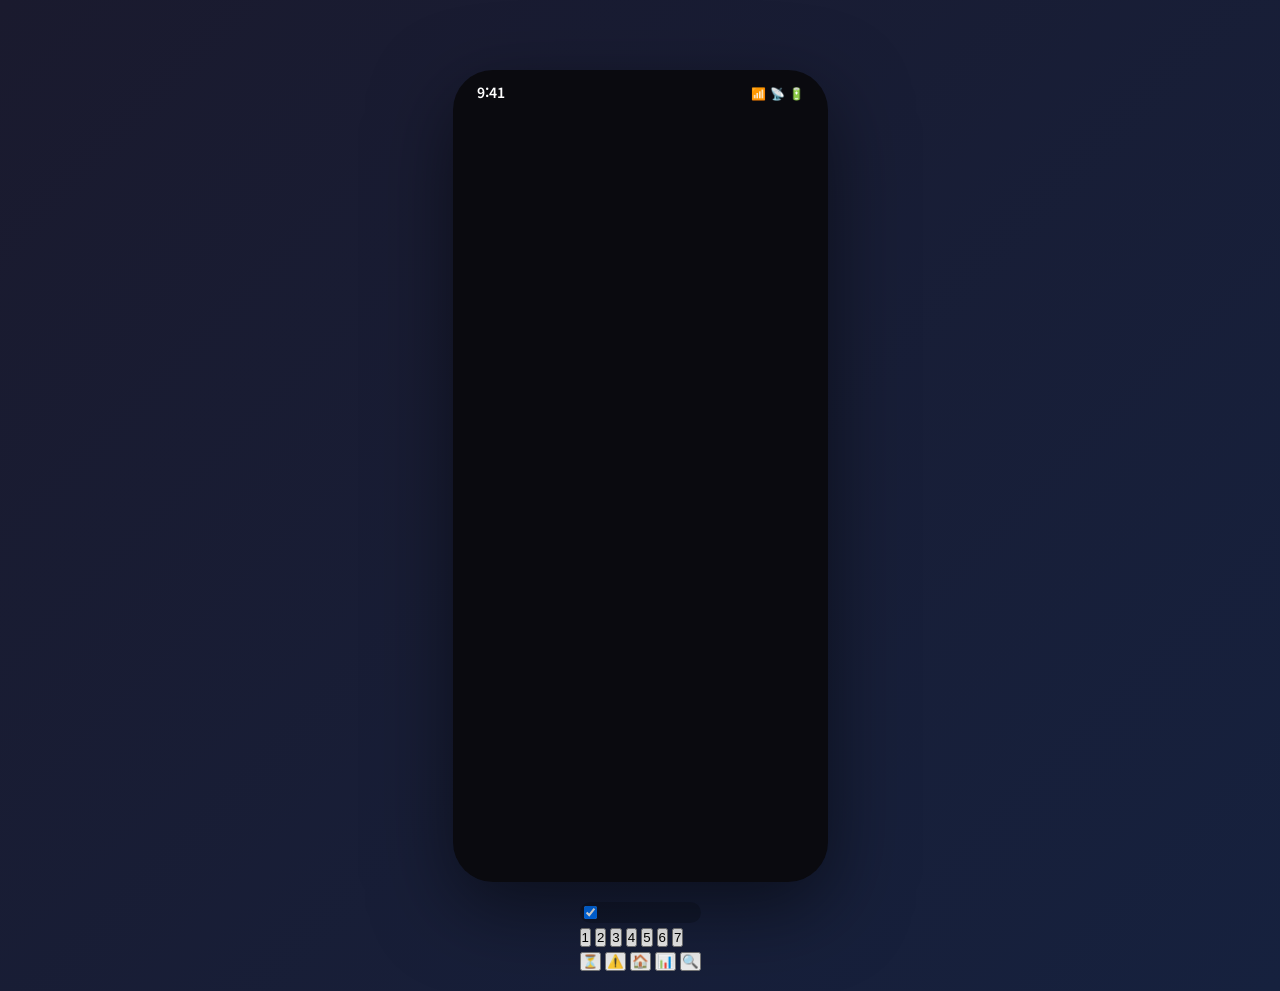
==== TEST/prototype_v3/index.html @ f1d9cc83 "V3 리팩토링 (CSS/JS 모듈화)  - CSS 색상을 변수로 통합하여 다크/라이트 모드 관리 단순화  - CSS 구조 값(radius 등) 변수화로 일관성 확보  - JS 파일" ====
<!DOCTYPE html>
<html lang="ko" data-theme="sage">

<head>
    <meta charset="UTF-8">
    <meta name="viewport" content="width=device-width, initial-scale=1.0">
    <title>Stock-Keeper UI Prototype V3</title>
    <link href="https://fonts.googleapis.com/css2?family=Noto+Sans+KR:wght@400;500;600;700&display=swap"
        rel="stylesheet">
    <!-- CSS Modules -->
    <link rel="stylesheet" href="css/variables.css">
    <link rel="stylesheet" href="css/base.css">
    <link rel="stylesheet" href="css/components.css">

    <!-- Screen Styles -->
    <link rel="stylesheet" href="css/screens/login.css">
    <link rel="stylesheet" href="css/screens/profile.css">
    <link rel="stylesheet" href="css/screens/home.css">
    <link rel="stylesheet" href="css/screens/detail.css">
    <link rel="stylesheet" href="css/screens/search.css">
    <link rel="stylesheet" href="css/screens/rebalance.css">
    <link rel="stylesheet" href="css/screens/settings.css">

    <!-- Global Utilities & Overrides -->
    <link rel="stylesheet" href="css/light-mode.css">
    <link rel="stylesheet" href="css/utilities.css">
</head>

<body>


    <div class="phone-frame">
        <div class="status-bar">
            <span class="time">9:41</span>
            <div class="status-icons">
                <span>📶</span>
                <span>📡</span>
                <span>🔋</span>
            </div>
        </div>

        <!-- 화면들이 동적으로 로드됨 -->
        <div id="screen-container"></div>

        <!-- 모달들이 동적으로 로드됨 -->
        <div id="modal-container"></div>
    </div>

    <!-- 통합 제어 패널 (우측) -->
    <div class="control-panel-right">
        <!-- 테마 토글 -->
        <div class="control-theme-row">
            <label class="mode-toggle">
                <input type="checkbox" id="mode-toggle-input" checked>
                <span class="mode-toggle-slider"></span>
            </label>
        </div>

        <div class="control-columns">
            <!-- 내비게이션 컬럼 -->
            <div class="nav-column">
                <button class="nav-btn-vertical active" data-screen="screen-login" data-title="로그인 화면">1</button>
                <button class="nav-btn-vertical" data-screen="screen-profile" data-title="프로필 화면">2</button>
                <button class="nav-btn-vertical" data-screen="screen-home" data-title="홈 화면">3</button>
                <button class="nav-btn-vertical" data-screen="screen-detail" data-title="상세 화면">4</button>
                <button class="nav-btn-vertical" data-screen="screen-search" data-title="검색 화면">5</button>
                <button class="nav-btn-vertical" data-screen="screen-rebalance" data-title="리밸런싱 화면">6</button>
                <button class="nav-btn-vertical" data-screen="screen-settings" data-title="설정 화면">7</button>
            </div>

            <!-- 상태 버튼 컬럼 -->
            <div class="state-column">
                <!-- 홈 화면 상태 -->
                <button class="state-btn" data-for-screens="screen-home" onclick="toggleLoadingState(this)"
                    data-title="로딩 상태">⏳</button>
                <button class="state-btn" data-for-screens="screen-home" onclick="toggleErrorState(this)"
                    data-title="에러 상태">⚠️</button>
                <button class="state-btn" data-for-screens="screen-home" onclick="toggleEmptyState('home', this)"
                    data-title="홈 Empty">🏠</button>

                <!-- 상세 화면 상태 -->
                <button class="state-btn" data-for-screens="screen-detail" onclick="toggleEmptyState('detail', this)"
                    data-title="상세 Empty">📊</button>

                <!-- 검색 화면 상태 -->
                <button class="state-btn" data-for-screens="screen-search" onclick="toggleEmptyState('search', this)"
                    data-title="검색 No Result">🔍</button>
            </div>
        </div>
    </div>

    <!-- JS Modules (order matters) -->
    <script src="js/utils.js"></script>
    <script src="js/theme.js"></script>
    <script src="js/state.js"></script>
    <script src="js/navigation.js"></script>
    <script src="js/app.js"></script>
</body>

</html>
---- TEST/prototype_v3/css/variables.css ----
/* =============================================
   CSS VARIABLES
   ============================================= */
:root {
    /* Primary Colors - Forest Green */
    --primary: #38a169;
    --primary-dark: #2f855a;
    --primary-rgb: 56, 161, 105;
    --gradient-primary: linear-gradient(135deg, #38a169, #48bb78);
    --gradient-primary-light: linear-gradient(135deg, rgba(56, 161, 105, 0.2), rgba(72, 187, 120, 0.2));

    /* Semantic Colors - Korean Market Style (상승:빨강, 하락:파랑) */
    --success: #E53E3E;
    --success-bg: rgba(229, 62, 62, 0.2);
    --error: #3182CE;
    --error-bg: rgba(49, 130, 206, 0.2);
    --warning: #FFB74D;
    --warning-bg: rgba(255, 183, 77, 0.2);

    /* Chart Colors (Green → Light Gray) */
    --chart-c1: #38a169;
    --chart-c2: #68b88a;
    --chart-c3: #98cfab;
    --chart-c4: #c8e6cd;
    --chart-c5: #e8e8e8;

    /* =============================================
       THEME COLORS (Dark Mode - Default)
       ============================================= */

    /* Backgrounds */
    --bg-body: linear-gradient(135deg, #1a1a2e 0%, #16213e 100%);
    --bg-screen: linear-gradient(180deg, #0f0f1a 0%, #1a1a2e 100%);
    --bg-card: rgba(255, 255, 255, 0.08);
    --bg-card-solid: #0a0a0f;
    --bg-card-hover: rgba(255, 255, 255, 0.12);
    --bg-surface: rgba(255, 255, 255, 0.05);
    --bg-surface-hover: rgba(255, 255, 255, 0.1);
    --bg-input: rgba(255, 255, 255, 0.05);
    --bg-input-focus: rgba(var(--primary-rgb), 0.1);
    --bg-header: rgba(15, 15, 26, 0.98);
    --bg-modal: #1a1a2e;
    --bg-overlay: rgba(0, 0, 0, 0.7);

    /* Text Colors */
    --text-primary: #ffffff;
    --text-secondary: rgba(255, 255, 255, 0.6);
    --text-tertiary: rgba(255, 255, 255, 0.4);
    --text-disabled: rgba(255, 255, 255, 0.3);
    --text-inverse: #333333;

    /* Border Colors */
    --border-color: rgba(255, 255, 255, 0.1);
    --border-hover: rgba(255, 255, 255, 0.2);
    --border-focus: var(--primary);

    /* Shadow */
    --shadow-card: 0 4px 20px rgba(0, 0, 0, 0.3);
    --shadow-modal: 0 25px 80px rgba(0, 0, 0, 0.5);

    /* Border Radius */
    --radius-sm: 8px;
    --radius-md: 12px;
    --radius-lg: 16px;
    --radius-xl: 24px;
    --radius-pill: 9999px;
}

/* =============================================
   LIGHT MODE OVERRIDES
   ============================================= */
[data-mode="light"] {
    /* Backgrounds */
    --bg-body: linear-gradient(135deg, #f8f9fa 0%, #e9ecef 100%);
    --bg-screen: linear-gradient(180deg, #ffffff 0%, #f5f5f5 100%);
    --bg-card: #ffffff;
    --bg-card-solid: #ffffff;
    --bg-card-hover: #f5f5f5;
    --bg-surface: #f5f5f5;
    --bg-surface-hover: rgba(0, 0, 0, 0.08);
    --bg-input: #f5f5f5;
    --bg-input-focus: #ffffff;
    --bg-header: rgba(255, 255, 255, 0.95);
    --bg-modal: #ffffff;
    --bg-overlay: rgba(0, 0, 0, 0.5);

    /* Text Colors */
    --text-primary: #212121;
    --text-secondary: #757575;
    --text-tertiary: rgba(0, 0, 0, 0.4);
    --text-disabled: #bdbdbd;
    --text-inverse: #ffffff;

    /* Border Colors */
    --border-color: rgba(0, 0, 0, 0.1);
    --border-hover: rgba(0, 0, 0, 0.15);
    --border-focus: var(--primary);

    /* Shadow */
    --shadow-card: 0 4px 20px rgba(0, 0, 0, 0.1);
    --shadow-modal: 0 25px 80px rgba(0, 0, 0, 0.15);
}
---- TEST/prototype_v3/css/base.css ----
/* =============================================
   BASE STYLES
   ============================================= */
* {
    margin: 0;
    padding: 0;
    box-sizing: border-box;
}

body {
    font-family: 'Noto Sans KR', -apple-system, BlinkMacSystemFont, sans-serif;
    /* Fixed dark background - does not change with theme */
    background: linear-gradient(135deg, #1a1a2e 0%, #16213e 100%);
    min-height: 100vh;
    display: flex;
    flex-direction: column;
    align-items: center;
    justify-content: flex-start;
    padding: 20px;
    gap: 20px;
}

/* =============================================
   THEME CONTROLLER
   ============================================= */
.theme-controller {
    /* Fixed dark style - does not change with theme */
    background: rgba(255, 255, 255, 0.08);
    padding: 12px 20px;
    border-radius: 16px;
    display: flex;
    gap: 16px;
    align-items: center;
    border: 1px solid rgba(255, 255, 255, 0.1);
    flex-wrap: wrap;
    justify-content: center;
}

.theme-controller-label {
    color: rgba(255, 255, 255, 0.6);
    font-size: 12px;
    font-weight: 500;
    text-transform: uppercase;
    letter-spacing: 1px;
}

.theme-buttons {
    display: flex;
    gap: 6px;
}

.theme-btn {
    padding: 8px 14px;
    background: rgba(255, 255, 255, 0.05);
    border: 1px solid rgba(255, 255, 255, 0.1);
    border-radius: 12px;
    color: rgba(255, 255, 255, 0.7);
    font-size: 12px;
    font-weight: 500;
    cursor: pointer;
    transition: all 0.2s;
    display: flex;
    align-items: center;
    gap: 6px;
}

.theme-btn:hover {
    background: rgba(255, 255, 255, 0.1);
    border-color: rgba(255, 255, 255, 0.2);
}

.theme-btn.active {
    background: var(--gradient-primary);
    border-color: transparent;
    color: #fff;
}

.theme-btn .color-dot {
    width: 10px;
    height: 10px;
    border-radius: 50%;
    border: 1px solid rgba(255, 255, 255, 0.3);
}

/* Mode Toggle Buttons */
.mode-toggle {
    display: flex;
    gap: 4px;
    background: rgba(0, 0, 0, 0.2);
    padding: 4px;
    border-radius: 12px;
}

.mode-btn {
    padding: 6px 12px;
    background: transparent;
    border: none;
    border-radius: 8px;
    color: rgba(255, 255, 255, 0.6);
    font-size: 12px;
    cursor: pointer;
    transition: all 0.2s;
}

.mode-btn.active {
    background: rgba(255, 255, 255, 0.15);
    color: #fff;
}

/* =============================================
   PHONE FRAME
   ============================================= */
.phone-frame {
    margin-top: 50px;
    width: 375px;
    height: 812px;
    background: var(--bg-card-solid);
    border-radius: 40px;
    overflow: hidden;
    position: relative;
    box-shadow: var(--shadow-modal);
}

/* Status Bar */
.status-bar {
    height: 44px;
    background: transparent;
    display: flex;
    justify-content: space-between;
    align-items: center;
    padding: 0 24px;
    position: absolute;
    top: 0;
    left: 0;
    right: 0;
    z-index: 100;
    color: var(--text-primary);
    font-size: 14px;
    font-weight: 600;
}

.status-icons {
    display: flex;
    gap: 4px;
    font-size: 12px;
}

/* =============================================
   SCREEN STYLES
   ============================================= */
/* Container for dynamic screens - Critical for layout inheritance */
#screen-container {
    position: absolute;
    top: 0;
    left: 0;
    width: 100%;
    height: 100%;
    z-index: 1;
    /* Below status bar (100) and headers (50) */
}

.screen {
    display: none;
    flex-direction: column;
    position: absolute;
    top: 44px;
    /* Start below status bar */
    left: 0;
    width: 100%;
    height: calc(100% - 44px);
    /* Full height minus status bar */
    background: var(--bg-screen);
    /* NO overflow here - handled by .screen-body */
}

.screen.active {
    display: flex;
}

/* Scrollable content area */
.screen-body {
    flex: 1;
    overflow-y: auto;
    overflow-x: hidden;
    -webkit-overflow-scrolling: touch;
    /* Smooth scroll for iOS */
}

/* Fixed footer for action buttons (e.g., "시작하기") */
.screen-footer {
    flex-shrink: 0;
    padding: 16px 20px 24px;
    background: transparent;
}

/* FAB - positioned relative to .screen, outside .screen-body */
.fab {
    position: absolute;
    bottom: 24px;
    right: 24px;
    width: 56px;
    height: 56px;
    z-index: 50;
}

@keyframes fadeIn {
    from {
        opacity: 0;
        transform: translateX(10px);
    }

    to {
        opacity: 1;
        transform: translateX(0);
    }
}

/* =============================================
   HEADER (Sticky)
   ============================================= */
.header {
    position: sticky;
    top: 0;
    z-index: 50;
    display: flex;
    align-items: center;
    justify-content: space-between;
    padding: 12px 20px;
    background: var(--bg-header);
    border-bottom: 1px solid var(--border-color);
    min-height: 56px;
}

.header h2 {
    color: var(--text-primary);
    font-size: 18px;
    font-weight: 600;
}

.back-btn {
    background: none;
    border: none;
    color: var(--primary);
    font-size: 24px;
    cursor: pointer;
    width: 40px;
    height: 40px;
    display: flex;
    align-items: center;
    justify-content: center;
    border-radius: var(--radius-md);
    transition: background 0.2s;
}

.back-btn:hover {
    background: rgba(var(--primary-rgb), 0.1);
}

.icon-btn {
    background: none;
    border: none;
    font-size: 20px;
    cursor: pointer;
    width: 40px;
    height: 40px;
    display: flex;
    align-items: center;
    justify-content: center;
    border-radius: var(--radius-md);
    transition: all 0.2s;
}

.icon-btn:hover {
    background: var(--bg-surface-hover);
    transform: scale(1.05);
}

.header-spacer {
    width: 40px;
}
---- TEST/prototype_v3/css/components.css ----
/* =============================================
   COMPONENTS
   ============================================= */

/* Form Group */
.form-group {
    margin-bottom: 24px;
}

.form-group label {
    display: block;
    color: var(--text-secondary);
    font-size: 14px;
    font-weight: 500;
    margin-bottom: 8px;
}

.optional {
    color: var(--text-tertiary);
    font-weight: 400;
}

.form-group input[type="text"],
.form-group input[type="number"],
.form-group textarea {
    width: 100%;
    padding: 16px;
    background: var(--bg-input);
    border: 1px solid var(--border-color);
    border-radius: var(--radius-md);
    color: var(--text-primary);
    font-size: 16px;
    font-family: inherit;
    transition: all 0.2s;
}

.form-group input:focus,
.form-group textarea:focus {
    outline: none;
    border-color: var(--border-focus);
    background: var(--bg-input-focus);
}

.form-group textarea {
    resize: none;
    height: 80px;
}

.input-hint {
    display: block;
    margin-top: 6px;
    font-size: 12px;
    color: var(--text-tertiary);
}

/* Chips */
.chip-group {
    display: flex;
    gap: 10px;
}

.chip {
    padding: 10px 18px;
    background: var(--bg-surface);
    border: 1px solid var(--border-color);
    border-radius: var(--radius-pill);
    color: var(--text-secondary);
    font-size: 14px;
    cursor: pointer;
    transition: all 0.2s;
}

.chip:hover {
    background: rgba(var(--primary-rgb), 0.1);
    border-color: rgba(var(--primary-rgb), 0.3);
}

.chip.selected {
    background: var(--gradient-primary);
    border-color: transparent;
    color: var(--text-inverse);
}

/* Primary Button */
.primary-btn {
    width: 100%;
    padding: 16px;
    background: var(--gradient-primary);
    border: none;
    border-radius: var(--radius-lg);
    color: var(--text-inverse);
    font-size: 16px;
    font-weight: 600;
    cursor: pointer;
    margin-top: auto;
    transition: all 0.2s;
    box-shadow: 0 4px 20px rgba(var(--primary-rgb), 0.4);
}

.primary-btn:hover {
    transform: translateY(-2px);
    box-shadow: 0 6px 30px rgba(var(--primary-rgb), 0.5);
}

.primary-btn:active {
    transform: scale(0.98);
}

/* Color Utilities */
.positive {
    color: var(--success);
}

.negative {
    color: var(--error);
}

/* FAB (Floating Action Button) */
.fab {
    position: absolute;
    bottom: 24px;
    right: 24px;
    width: 56px;
    height: 56px;
    background: var(--gradient-primary);
    border: none;
    border-radius: var(--radius-lg);
    color: var(--text-inverse);
    font-size: 28px;
    cursor: pointer;
    box-shadow: 0 6px 30px rgba(var(--primary-rgb), 0.5);
    transition: all 0.2s;
    display: flex;
    align-items: center;
    justify-content: center;
}

.fab:hover {
    transform: scale(1.1) rotate(90deg);
}

/* Toggle Switch */
.toggle {
    position: relative;
    width: 50px;
    height: 28px;
}

.toggle input {
    opacity: 0;
    width: 0;
    height: 0;
}

.toggle-slider {
    position: absolute;
    cursor: pointer;
    top: 0;
    left: 0;
    right: 0;
    bottom: 0;
    background: var(--border-hover);
    border-radius: 14px;
    transition: 0.3s;
}

.toggle-slider:before {
    position: absolute;
    content: "";
    height: 22px;
    width: 22px;
    left: 3px;
    bottom: 3px;
    background: white;
    border-radius: 50%;
    transition: 0.3s;
}

.toggle input:checked+.toggle-slider {
    background: var(--gradient-primary);
}

.toggle input:checked+.toggle-slider:before {
    transform: translateX(22px);
}

/* =============================================
   MODALS
   ============================================= */
.modal {
    display: none;
    position: absolute;
    top: 0;
    left: 0;
    right: 0;
    bottom: 0;
    background: rgba(0, 0, 0, 0.7);
    z-index: 200;
    align-items: flex-end;
    animation: fadeIn 0.2s ease;
}

.modal.active {
    display: flex;
}

.modal-content {
    width: 100%;
    background: var(--bg-modal);
    border-radius: var(--radius-xl) var(--radius-xl) 0 0;
    animation: slideUp 0.3s ease;
}

@keyframes slideUp {
    from {
        transform: translateY(100%);
    }

    to {
        transform: translateY(0);
    }
}

.modal-header {
    display: flex;
    justify-content: space-between;
    align-items: center;
    padding: 20px 20px 16px;
    border-bottom: 1px solid var(--border-color);
}

.modal-header h3 {
    color: var(--text-primary);
    font-size: 18px;
    font-weight: 600;
}

.modal-close {
    background: none;
    border: none;
    color: var(--text-tertiary);
    font-size: 28px;
    cursor: pointer;
    width: 40px;
    height: 40px;
    display: flex;
    align-items: center;
    justify-content: center;
}

.modal-body {
    padding: 20px;
}

.modal-description {
    color: var(--text-secondary);
    font-size: 14px;
    margin-bottom: 20px;
}

.stock-modal-price {
    display: flex;
    align-items: center;
    gap: 12px;
    margin-bottom: 24px;
}

.current-price {
    font-size: 28px;
    font-weight: 700;
    color: var(--text-primary);
}

.price-change {
    font-size: 16px;
    font-weight: 600;
}

.number-input {
    display: flex;
    align-items: center;
    gap: 12px;
}

.number-input input {
    width: 100px;
    text-align: center;
    font-size: 20px;
    font-weight: 600;
    color: var(--text-primary);
    background: transparent;
    border: none;
    padding: 4px;
}

.num-btn {
    width: 44px;
    height: 44px;
    background: var(--bg-surface-hover);
    border: none;
    border-radius: var(--radius-md);
    color: var(--text-primary);
    font-size: 24px;
    cursor: pointer;
    transition: all 0.2s;
}

.num-btn:hover {
    background: rgba(var(--primary-rgb), 0.3);
}

.estimated {
    display: block;
    margin-top: 8px;
    color: var(--text-tertiary);
    font-size: 14px;
}

.slider-container {
    display: flex;
    align-items: center;
    gap: 16px;
}

.ratio-slider {
    flex: 1;
    height: 6px;
    -webkit-appearance: none;
    background: var(--border-color);
    border-radius: 3px;
    outline: none;
}

.ratio-slider::-webkit-slider-thumb {
    -webkit-appearance: none;
    width: 20px;
    height: 20px;
    background: var(--gradient-primary);
    border-radius: 50%;
    cursor: pointer;
    box-shadow: 0 2px 10px rgba(var(--primary-rgb), 0.5);
}

.slider-value {
    color: var(--primary);
    font-size: 18px;
    font-weight: 600;
    min-width: 50px;
}

.threshold-options {
    display: flex;
    flex-direction: column;
    gap: 10px;
}

.radio-option {
    display: flex;
    align-items: center;
    gap: 14px;
    padding: 16px;
    background: var(--bg-surface);
    border: 1px solid var(--border-color);
    border-radius: var(--radius-md);
    cursor: pointer;
    transition: all 0.2s;
}

.radio-option:hover,
.radio-option.selected {
    background: rgba(var(--primary-rgb), 0.1);
    border-color: rgba(var(--primary-rgb), 0.3);
}

.radio-option input {
    display: none;
}

.radio-label {
    color: var(--text-primary);
    font-size: 16px;
    font-weight: 600;
}

.radio-desc {
    color: var(--text-tertiary);
    font-size: 13px;
    margin-left: auto;
}

.modal-footer {
    display: flex;
    gap: 12px;
    padding: 16px 20px 32px;
}

.modal-btn {
    flex: 1;
    padding: 16px;
    border: none;
    border-radius: var(--radius-lg);
    font-size: 16px;
    font-weight: 600;
    cursor: pointer;
    transition: all 0.2s;
}

.modal-btn.secondary {
    background: var(--bg-surface-hover);
    color: var(--text-primary);
}

.modal-btn.primary {
    background: var(--gradient-primary);
    color: var(--text-inverse);
}

.modal-btn.full-width {
    flex: unset;
    width: 100%;
}

.color-picker {
    display: flex;
    gap: 12px;
}

.color-option {
    width: 44px;
    height: 44px;
    border-radius: var(--radius-md);
    cursor: pointer;
    border: 2px solid transparent;
    transition: all 0.2s;
}

.color-option:hover {
    transform: scale(1.1);
}

/* =============================================
   STATES (Empty, Loading, Error)
   ============================================= */
.empty-state,
.error-state,
.loading-state {
    display: flex;
    flex-direction: column;
    align-items: center;
    justify-content: center;
    padding: 60px 20px;
    height: 100%;
    text-align: center;
    animation: fadeIn 0.3s ease;
}

.empty-icon,
.error-icon {
    font-size: 64px;
    margin-bottom: 24px;
    opacity: 0.8;
}

.empty-title,
.error-title {
    font-size: 20px;
    font-weight: 700;
    color: var(--text-primary);
    margin-bottom: 8px;
}

.empty-desc {
    font-size: 15px;
    color: var(--text-tertiary);
    margin-bottom: 32px;
}

.empty-btn,
.error-btn {
    padding: 12px 24px;
    background: var(--bg-surface-hover);
    border: 1px solid var(--border-hover);
    border-radius: var(--radius-md);
    color: var(--text-primary);
    font-size: 14px;
    font-weight: 600;
    cursor: pointer;
    transition: all 0.2s;
}

.empty-btn:hover,
.error-btn:hover {
    background: var(--bg-card-hover);
    transform: translateY(-2px);
}

/* Specific Adjustments */
.search-empty {
    padding-top: 120px;
    justify-content: flex-start;
}

.detail-empty {
    padding: 40px 20px;
    justify-content: center;
}

/* Loading State - Skeleton */
.skeleton-card {
    width: 100%;
    height: 120px;
    background: var(--bg-surface);
    border-radius: var(--radius-lg);
    margin-bottom: 16px;
    position: relative;
    overflow: hidden;
}

.skeleton-card::after {
    content: "";
    position: absolute;
    top: 0;
    left: 0;
    right: 0;
    bottom: 0;
    background: linear-gradient(90deg, transparent, var(--bg-surface), transparent);
    animation: shimmer 1.5s infinite;
}

@keyframes shimmer {
    0% {
        transform: translateX(-100%);
    }

    100% {
        transform: translateX(100%);
    }
}
---- TEST/prototype_v3/css/screens/login.css ----
/* =============================================
   SCREEN: LOGIN
   ============================================= */
/* .login-container replaces flex:1 with min-height: 100% to allow scrolling */
.login-container {
    min-height: 100%;
    display: flex;
    flex-direction: column;
    align-items: center;
    justify-content: space-between;
    padding: 40px 24px 24px;
    background: var(--bg-screen);
}

.logo-section {
    text-align: center;
    margin-top: 40px;
}

.app-logo {
    width: 100px;
    height: 100px;
    background: var(--gradient-primary);
    border-radius: 28px;
    display: flex;
    align-items: center;
    justify-content: center;
    margin: 0 auto 20px;
    box-shadow:
        0 10px 40px rgba(var(--primary-rgb), 0.4),
        0 0 60px rgba(var(--primary-rgb), 0.2);
    animation: logoGlow 3s ease-in-out infinite alternate;
}

@keyframes logoGlow {
    from {
        box-shadow: 0 10px 40px rgba(var(--primary-rgb), 0.4), 0 0 60px rgba(var(--primary-rgb), 0.2);
    }

    to {
        box-shadow: 0 10px 50px rgba(var(--primary-rgb), 0.6), 0 0 80px rgba(var(--primary-rgb), 0.3);
    }
}

.logo-icon {
    font-size: 48px;
}

.app-name {
    color: var(--text-primary);
    font-size: 36px;
    font-weight: 700;
    letter-spacing: -1px;
    background: linear-gradient(135deg, var(--text-primary) 0%, rgba(var(--primary-rgb), 0.7) 100%);
    -webkit-background-clip: text;
    -webkit-text-fill-color: transparent;
    background-clip: text;
}

.app-tagline {
    color: var(--text-tertiary);
    font-size: 15px;
    margin-top: 8px;
}

.login-content {
    width: 100%;
}

.feature-highlights {
    display: flex;
    justify-content: center;
    gap: 24px;
    margin-bottom: 40px;
}

.feature-item {
    display: flex;
    flex-direction: column;
    align-items: center;
    gap: 8px;
    color: var(--text-secondary);
    font-size: 12px;
}

.feature-icon {
    font-size: 24px;
    background: rgba(var(--primary-rgb), 0.15);
    padding: 12px;
    border-radius: var(--radius-lg);
}

.google-login-btn {
    width: 100%;
    padding: 16px;
    background: #fff;
    border: none;
    border-radius: var(--radius-lg);
    display: flex;
    align-items: center;
    justify-content: center;
    gap: 12px;
    font-size: 16px;
    font-weight: 600;
    color: var(--text-inverse);
    cursor: pointer;
    transition: all 0.2s;
    box-shadow: var(--shadow-card);
}

.google-login-btn:hover {
    transform: translateY(-2px);
    box-shadow: 0 6px 25px rgba(0, 0, 0, 0.4);
}

.google-login-btn:active {
    transform: scale(0.98);
}

.google-icon {
    width: 20px;
    height: 20px;
}

.login-hint {
    text-align: center;
    margin-top: 16px;
    color: var(--text-tertiary);
    font-size: 14px;
}

.login-hint a {
    color: var(--primary);
    text-decoration: none;
}

.login-footer {
    text-align: center;
}

.terms {
    color: var(--text-tertiary);
    font-size: 11px;
    line-height: 1.6;
}

.terms a {
    color: var(--text-secondary);
    text-decoration: underline;
}
---- TEST/prototype_v3/css/screens/profile.css ----
/* =============================================
   SCREEN: PROFILE
   ============================================= */
.profile-container {
    min-height: 100%;
    padding: 24px;
    display: flex;
    flex-direction: column;
}

.profile-photo-section {
    display: flex;
    justify-content: center;
    margin-bottom: 32px;
}

.profile-photo-placeholder {
    width: 120px;
    height: 120px;
    border: 2px dashed rgba(var(--primary-rgb), 0.5);
    border-radius: 50%;
    display: flex;
    flex-direction: column;
    align-items: center;
    justify-content: center;
    gap: 8px;
    color: var(--text-tertiary);
    cursor: pointer;
    transition: all 0.2s;
    background: rgba(var(--primary-rgb), 0.05);
}

.profile-photo-placeholder:hover {
    border-color: var(--primary);
    background: rgba(var(--primary-rgb), 0.1);
}

.photo-icon {
    font-size: 32px;
}

.photo-label {
    font-size: 12px;
}
---- TEST/prototype_v3/css/screens/home.css ----
/* =============================================
   SCREEN: HOME
   ============================================= */
.home-header {
    padding: 16px 20px;
}

.user-greeting {
    display: flex;
    align-items: center;
    gap: 12px;
}

.user-avatar {
    width: 44px;
    height: 44px;
    background: var(--gradient-primary);
    border-radius: var(--radius-lg);
    display: flex;
    align-items: center;
    justify-content: center;
    color: var(--text-inverse);
    font-weight: 700;
    font-size: 18px;
}

.greeting-text {
    display: flex;
    flex-direction: column;
}

.greeting {
    font-size: 13px;
    color: var(--text-tertiary);
}

.username {
    font-size: 16px;
    color: var(--text-primary);
    font-weight: 600;
}

.home-summary {
    padding: 0 20px;
    margin-bottom: 24px;
}

.summary-card {
    background: var(--gradient-primary-light);
    border: 1px solid rgba(var(--primary-rgb), 0.3);
    border-radius: var(--radius-xl);
    padding: 24px;
    text-align: center;
}

.summary-label {
    display: block;
    color: var(--text-secondary);
    font-size: 14px;
    margin-bottom: 8px;
}

.summary-value {
    display: block;
    color: var(--text-primary);
    font-size: 32px;
    font-weight: 700;
    letter-spacing: -1px;
}

.summary-change {
    display: flex;
    justify-content: center;
    gap: 8px;
    margin-top: 12px;
    font-size: 14px;
    font-weight: 500;
}

.summary-change.positive {
    color: var(--success);
}

.summary-change.negative {
    color: var(--error);
}

.portfolio-section {
    flex: 1;
    padding: 0 20px;
}

.section-header {
    display: flex;
    justify-content: space-between;
    align-items: center;
    margin-bottom: 16px;
}

.section-header h3 {
    color: var(--text-primary);
    font-size: 18px;
    font-weight: 600;
}

.portfolio-count,
.stock-count {
    color: var(--text-tertiary);
    font-size: 14px;
}

.portfolio-list {
    display: flex;
    flex-direction: column;
    gap: 12px;
    padding-bottom: 100px;
}

.portfolio-card {
    background: var(--bg-surface);
    border: 1px solid var(--border-color);
    border-radius: var(--radius-lg);
    padding: 16px;
    cursor: pointer;
    transition: all 0.2s;
    position: relative;
}

.portfolio-card:hover {
    background: var(--bg-surface-hover);
    border-color: var(--border-hover);
    transform: translateY(-2px);
}

.portfolio-card-header {
    display: flex;
    align-items: center;
    gap: 12px;
    margin-bottom: 12px;
}

.portfolio-color {
    width: 44px;
    height: 44px;
    border-radius: var(--radius-md);
}

.portfolio-info {
    flex: 1;
}

.portfolio-info h4 {
    color: var(--text-primary);
    font-size: 16px;
    font-weight: 600;
    margin-bottom: 2px;
}

.portfolio-stocks {
    color: var(--text-tertiary);
    font-size: 13px;
}

.portfolio-arrow {
    color: var(--text-disabled);
    font-size: 24px;
}

.portfolio-card-body {
    display: flex;
    justify-content: space-between;
    align-items: flex-end;
}

.portfolio-value {
    display: flex;
    flex-direction: column;
}

.value-label {
    color: var(--text-tertiary);
    font-size: 12px;
}

.value-amount {
    color: var(--text-primary);
    font-size: 20px;
    font-weight: 600;
}

.portfolio-return {
    font-size: 16px;
    font-weight: 600;
}

.portfolio-return.positive {
    color: var(--success);
}

.portfolio-return.negative {
    color: var(--error);
}

.rebalance-badge {
    position: absolute;
    top: 12px;
    right: 12px;
    background: var(--warning-bg);
    color: var(--warning);
    font-size: 11px;
    font-weight: 600;
    padding: 4px 10px;
    border-radius: var(--radius-pill);
}
---- TEST/prototype_v3/css/screens/detail.css ----
/* =============================================
   SCREEN: PORTFOLIO DETAIL
   ============================================= */
.detail-summary {
    padding: 20px;
    background: rgba(var(--primary-rgb), 0.1);
    border-bottom: 1px solid var(--border-color);
}

.summary-grid {
    display: grid;
    grid-template-columns: 1fr 1fr;
    gap: 16px;
}

.summary-item {
    display: flex;
    flex-direction: column;
    gap: 4px;
}

.item-label {
    color: var(--text-tertiary);
    font-size: 12px;
}

.item-value {
    color: var(--text-primary);
    font-size: 16px;
    font-weight: 600;
}

.item-value.large {
    font-size: 22px;
}

.stocks-section {
    flex: 1;
    padding: 20px;
    padding-bottom: 100px;
    /* Space for floating action buttons */
}

.stocks-table {
    display: flex;
    flex-direction: column;
    gap: 8px;
}

.stock-row {
    display: grid;
    grid-template-columns: 1fr 1fr 1fr;
    gap: 8px;
    padding: 14px;
    background: var(--bg-surface);
    border-radius: var(--radius-md);
    align-items: center;
    cursor: pointer;
    transition: all 0.2s;
}

.stock-row:hover {
    background: var(--bg-surface-hover);
}

.stock-row.header-row {
    background: transparent;
    padding: 8px 14px;
    color: var(--text-tertiary);
    font-size: 12px;
    cursor: default;
}

.col-name {
    display: flex;
    flex-direction: column;
    gap: 2px;
}

.stock-name {
    color: var(--text-primary);
    font-size: 14px;
    font-weight: 500;
}

.stock-code {
    color: var(--text-tertiary);
    font-size: 11px;
}

.col-ratio {
    display: flex;
    flex-direction: column;
    gap: 4px;
}

.ratio-bar {
    height: 4px;
    background: var(--border-color);
    border-radius: 2px;
    position: relative;
    overflow: visible;
}

.ratio-current {
    height: 100%;
    background: var(--gradient-primary);
    border-radius: 2px;
}

.ratio-target {
    position: absolute;
    width: 2px;
    height: 8px;
    background: var(--success);
    top: -2px;
    border-radius: 1px;
}

.ratio-text {
    font-size: 12px;
    color: var(--text-primary);
}

.ratio-target-text {
    color: var(--text-tertiary);
    font-size: 10px;
}

.col-value {
    display: flex;
    flex-direction: column;
    align-items: flex-end;
    gap: 2px;
}

.value-main {
    color: var(--text-primary);
    font-size: 14px;
    font-weight: 500;
}

.value-change {
    font-size: 12px;
    font-weight: 500;
}

.detail-actions {
    position: absolute;
    bottom: 0;
    left: 0;
    right: 0;
    display: flex;
    gap: 12px;
    padding: 20px;
    background: transparent;
    border: none;
    z-index: 50;
}

.stock-meta {
    display: flex;
    gap: 12px;
    align-items: center;
}

.ratio-sum {
    font-size: 12px;
    color: var(--success);
    background: var(--success-bg);
    padding: 4px 8px;
    border-radius: 6px;
}

/* Rebalance Insight Banner */
.rebalance-insight {
    display: flex;
    align-items: center;
    gap: 12px;
    padding: 14px 16px;
    background: var(--warning-bg);
    border: 1px solid rgba(255, 183, 77, 0.3);
    border-radius: var(--radius-md);
    margin-bottom: 16px;
}

.insight-icon {
    font-size: 20px;
}

.insight-text {
    flex: 1;
    display: flex;
    flex-direction: column;
    gap: 2px;
}

.insight-title {
    font-size: 13px;
    font-weight: 600;
    color: var(--text-primary);
}

.insight-detail {
    font-size: 11px;
    color: var(--text-secondary);
}

.insight-btn {
    background: var(--bg-surface-hover);
    border: none;
    padding: 8px 14px;
    border-radius: var(--radius-sm);
    color: var(--text-primary);
    font-size: 12px;
    font-weight: 500;
    cursor: pointer;
    transition: all 0.2s;
}

.insight-btn:hover {
    background: var(--bg-card-hover);
}

/* Stock Cards */
.stocks-cards {
    display: flex;
    flex-direction: column;
    gap: 10px;
}

.stock-card {
    background: var(--bg-surface);
    border: 1px solid var(--border-color);
    border-radius: var(--radius-lg);
    padding: 16px;
    cursor: pointer;
    transition: all 0.2s;
}

.stock-card:hover {
    background: var(--bg-surface-hover);
    border-color: var(--border-hover);
    transform: translateX(2px);
}

.stock-card-header {
    display: flex;
    justify-content: space-between;
    align-items: flex-start;
    margin-bottom: 12px;
}

.stock-info {
    display: flex;
    flex-direction: column;
    gap: 2px;
}

.stock-value-info {
    display: flex;
    flex-direction: column;
    align-items: flex-end;
    gap: 2px;
}

/* Ratio Section */
.stock-card-ratio {
    display: flex;
    flex-direction: column;
    gap: 8px;
}

.ratio-labels {
    display: flex;
    justify-content: space-between;
    font-size: 12px;
}

.ratio-current-label {
    color: var(--primary);
    font-weight: 500;
}

.ratio-target-label {
    color: #FFB74D;
}

/* Deviation Bar (Center-based) */
.deviation-bar {
    height: 6px;
}

.deviation-track {
    height: 100%;
    background: var(--bg-surface);
    border-radius: 3px;
    position: relative;
    overflow: hidden;
}

.deviation-center {
    position: absolute;
    left: 50%;
    top: -2px;
    width: 2px;
    height: 10px;
    background: var(--text-tertiary);
    border-radius: 1px;
    transform: translateX(-50%);
}

.deviation-fill {
    position: absolute;
    top: 0;
    height: 100%;
    border-radius: 3px;
}

.deviation-fill.over {
    left: 50%;
    background: linear-gradient(90deg, transparent, var(--error));
    border-radius: 0 3px 3px 0;
}

.deviation-fill.under {
    right: 50%;
    background: linear-gradient(90deg, var(--success), transparent);
    border-radius: 3px 0 0 3px;
}

/* Deviation Tags */
.deviation-tag {
    display: inline-flex;
    align-items: center;
    justify-content: center;
    font-size: 11px;
    font-weight: 600;
    padding: 4px 10px;
    border-radius: 6px;
    width: fit-content;
}

.deviation-tag.sell {
    background: var(--error-bg);
    color: var(--error);
}

.deviation-tag.buy {
    background: var(--success-bg);
    color: var(--success);
}

.deviation-tag.ok {
    background: var(--bg-surface);
    color: var(--text-tertiary);
}

.action-btn {
    flex: 1;
    display: flex;
    align-items: center;
    justify-content: center;
    gap: 8px;
    padding: 16px;
    border: none;
    border-radius: var(--radius-lg);
    font-size: 15px;
    font-weight: 600;
    cursor: pointer;
    transition: all 0.2s;
    position: relative;
    /* Context */
}

/* Fix click area: clicks on children pass through to button */
.action-btn>* {
    pointer-events: none;
}

.action-btn.secondary {
    background: var(--bg-card-solid);
    color: var(--text-primary);
}

.action-btn.secondary:hover {
    transform: translateY(-2px);
}

.action-btn.primary {
    background: var(--gradient-primary);
    color: var(--text-inverse);
}

.action-btn.primary:hover {
    transform: translateY(-2px);
    box-shadow: 0 4px 20px rgba(var(--primary-rgb), 0.4);
}

.action-icon {
    font-size: 18px;
}
---- TEST/prototype_v3/css/screens/search.css ----
/* =============================================
   SCREEN: SEARCH
   ============================================= */
.search-container {
    padding: 16px 20px;
}

.search-input-wrapper {
    display: flex;
    align-items: center;
    gap: 12px;
    background: var(--bg-input);
    border: 1px solid var(--border-color);
    border-radius: var(--radius-lg);
    padding: 14px 16px;
}

.search-icon {
    font-size: 18px;
    opacity: 0.5;
}

.search-input {
    flex: 1;
    background: none;
    border: none;
    color: var(--text-primary);
    font-size: 16px;
    font-family: inherit;
}

.search-input:focus {
    outline: none;
}

.search-input::placeholder {
    color: var(--text-disabled);
}

.search-results {
    padding: 0 20px 40px;
    /* Added bottom padding */
    flex: 1;
}

.result-item {
    display: flex;
    justify-content: space-between;
    align-items: center;
    padding: 16px;
    background: var(--bg-surface);
    border-radius: var(--radius-lg);
    margin-bottom: 10px;
    cursor: pointer;
    transition: all 0.2s;
}

.result-item:hover {
    background: var(--bg-surface-hover);
    transform: translateX(4px);
}

.result-info {
    display: flex;
    flex-direction: column;
    gap: 4px;
}

.result-name {
    color: var(--text-primary);
    font-size: 16px;
    font-weight: 500;
}

.result-code {
    color: var(--text-tertiary);
    font-size: 13px;
}

.result-price {
    display: flex;
    flex-direction: column;
    align-items: flex-end;
    gap: 4px;
}

.price {
    color: var(--text-primary);
    font-size: 16px;
    font-weight: 600;
}

.change {
    font-size: 13px;
    font-weight: 500;
}
---- TEST/prototype_v3/css/screens/rebalance.css ----
/* =============================================
   SCREEN: REBALANCING (Donut Charts)
   ============================================= */
.donut-section {
    padding: 20px;
}

.donut-container {
    display: flex;
    gap: 16px;
    justify-content: center;
}

.donut-wrapper {
    flex: 1;
    display: flex;
    flex-direction: column;
    align-items: center;
    gap: 12px;
}

.donut-chart {
    width: 120px;
    height: 120px;
    border-radius: 50%;
    position: relative;
    display: flex;
    align-items: center;
    justify-content: center;
}

/* 현재 비율: 삼성35%, SK25%, NAVER20%, 카카오12%, 기타8% */
/* 색상: 메인 테마색(녹색) → 연한 회색 그라디언트 */
.current-donut {
    background: conic-gradient(var(--chart-c1) 0deg 126deg,
            /* 삼성 35% */
            var(--chart-c2) 126deg 216deg,
            /* SK 25% */
            var(--chart-c3) 216deg 288deg,
            /* NAVER 20% */
            var(--chart-c4) 288deg 331.2deg,
            /* 카카오 12% */
            var(--chart-c5) 331.2deg 360deg
            /* 기타 8% */
        );
}

/* 목표 비율: 삼성30%, SK25%, NAVER20%, 카카오15%, 기타10% */
.target-donut {
    background: conic-gradient(var(--chart-c1) 0deg 108deg,
            /* 삼성 30% */
            var(--chart-c2) 108deg 198deg,
            /* SK 25% */
            var(--chart-c3) 198deg 270deg,
            /* NAVER 20% */
            var(--chart-c4) 270deg 324deg,
            /* 카카오 15% */
            var(--chart-c5) 324deg 360deg
            /* 기타 10% */
        );
}

.donut-hole {
    width: 70px;
    height: 70px;
    background: var(--bg-card-solid);
    border-radius: 50%;
    display: flex;
    align-items: center;
    justify-content: center;
}

.donut-title {
    color: var(--text-primary);
    font-size: 14px;
    font-weight: 600;
}

.donut-legend {
    display: flex;
    flex-direction: column;
    gap: 4px;
    width: 100%;
}

.legend-row {
    display: flex;
    align-items: center;
    gap: 6px;
    font-size: 11px;
    color: var(--text-secondary);
}

.legend-color {
    width: 10px;
    height: 10px;
    border-radius: 2px;
    flex-shrink: 0;
}

/* 차트 색상 클래스 (테마색 → 연한회색 그라데이션) */
.legend-color.c1 {
    background: var(--chart-c1);
}

.legend-color.c2 {
    background: var(--chart-c2);
}

.legend-color.c3 {
    background: var(--chart-c3);
}

.legend-color.c4 {
    background: var(--chart-c4);
}

.legend-color.c5 {
    background: var(--chart-c5);
}

.rebalance-suggestions {
    padding: 20px;
}

.threshold-info {
    color: var(--text-tertiary);
    font-size: 13px;
}

.suggestion-list {
    display: flex;
    flex-direction: column;
    gap: 12px;
}

.suggestion-card {
    background: var(--bg-surface);
    border: 1px solid var(--border-color);
    border-radius: var(--radius-lg);
    overflow: hidden;
}

.suggestion-header {
    display: flex;
    align-items: center;
    gap: 12px;
    padding: 12px 16px;
    background: var(--bg-surface);
}

.suggestion-type {
    padding: 4px 10px;
    border-radius: 6px;
    font-size: 12px;
    font-weight: 600;
}

.suggestion-card.sell .suggestion-type {
    background: var(--error-bg);
    color: var(--error);
}

.suggestion-card.buy .suggestion-type {
    background: var(--success-bg);
    color: var(--success);
}

.suggestion-stock {
    color: var(--text-primary);
    font-size: 15px;
    font-weight: 600;
}

.suggestion-detail {
    padding: 14px 16px;
}

.detail-row {
    display: flex;
    justify-content: space-between;
    padding: 6px 0;
}

.detail-label {
    color: var(--text-tertiary);
    font-size: 13px;
}

.detail-value {
    color: var(--text-primary);
    font-size: 13px;
    font-weight: 500;
}

.detail-row.highlight {
    background: rgba(var(--primary-rgb), 0.1);
    margin: 6px -16px;
    padding: 10px 16px;
}

.detail-row.highlight .detail-label,
.detail-row.highlight .detail-value {
    color: var(--primary);
    font-weight: 600;
}
---- TEST/prototype_v3/css/screens/settings.css ----
/* =============================================
   SCREEN: SETTINGS
   ============================================= */
.settings-container {
    padding: 20px;
}

.settings-group {
    margin-bottom: 24px;
}

.settings-group-title {
    color: var(--text-tertiary);
    font-size: 12px;
    font-weight: 600;
    text-transform: uppercase;
    letter-spacing: 1px;
    margin-bottom: 12px;
}

.settings-item {
    display: flex;
    align-items: center;
    justify-content: space-between;
    padding: 14px 16px;
    background: var(--bg-surface);
    border-radius: var(--radius-md);
    margin-bottom: 8px;
}

.settings-item-left {
    display: flex;
    align-items: center;
    gap: 14px;
}

.settings-avatar {
    width: 48px;
    height: 48px;
    background: var(--gradient-primary);
    border-radius: var(--radius-lg);
    display: flex;
    align-items: center;
    justify-content: center;
    color: var(--text-inverse);
    font-weight: 700;
    font-size: 20px;
}

.settings-profile-info {
    display: flex;
    flex-direction: column;
    gap: 2px;
}

.settings-name {
    color: var(--text-primary);
    font-size: 16px;
    font-weight: 600;
}

.settings-email {
    color: var(--text-tertiary);
    font-size: 13px;
}

.settings-label {
    color: var(--text-primary);
    font-size: 15px;
}

.settings-value {
    color: var(--text-tertiary);
    font-size: 15px;
}

.settings-arrow {
    color: var(--text-disabled);
    font-size: 20px;
}

.logout-btn {
    width: 100%;
    padding: 16px;
    background: var(--error-bg);
    border: 1px solid rgba(229, 115, 115, 0.3);
    border-radius: var(--radius-md);
    color: var(--error);
    font-size: 16px;
    font-weight: 600;
    cursor: pointer;
    transition: all 0.2s;
}

.logout-btn:hover {
    background: rgba(229, 115, 115, 0.25);
}
---- TEST/prototype_v3/css/light-mode.css ----
/* =============================================
   LIGHT MODE OVERRIDES
   Note: Most styles are now handled by CSS variables in variables.css
   This file only contains exceptions that cannot be handled with variables
   ============================================= */

/* Phone Frame - Different shadow for light mode */
[data-mode="light"] .phone-frame {
    box-shadow:
        0 0 0 3px #e0e0e0,
        0 0 0 6px #d0d0d0,
        0 25px 80px rgba(0, 0, 0, 0.15);
}

/* Login - App name gradient text needs different starting color */
[data-mode="light"] .app-name {
    background: linear-gradient(135deg, #333 0%, var(--primary) 100%);
    -webkit-background-clip: text;
    background-clip: text;
}

/* Logout button - Uses error color with different opacity */
[data-mode="light"] .logout-btn {
    background: rgba(229, 115, 115, 0.1);
}

[data-mode="light"] .logout-btn:hover {
    background: rgba(229, 115, 115, 0.2);
}

/* Ratio target label - Orange color for visibility */
[data-mode="light"] .ratio-target-label {
    color: #E65100;
}
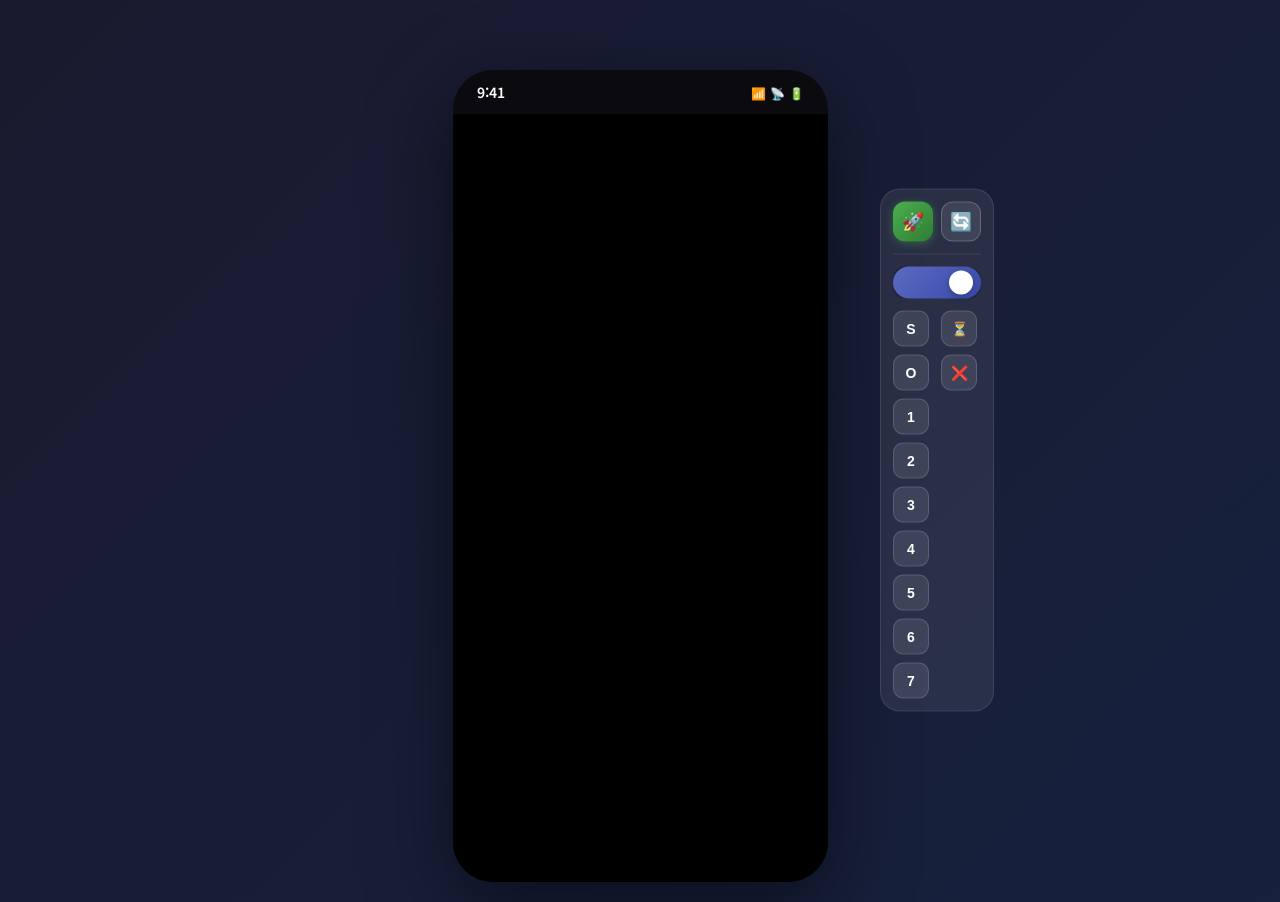
==== commit 777583f7: "Merge branch 'Stock-Keeper:main' into main" ====
--- a/TEST/prototype_v3/index.html
+++ b/TEST/prototype_v3/index.html
@@ -20,6 +20,10 @@
     <link rel="stylesheet" href="css/screens/search.css">
     <link rel="stylesheet" href="css/screens/rebalance.css">
     <link rel="stylesheet" href="css/screens/settings.css">
+    <link rel="stylesheet" href="css/screens/splash.css">
+    <link rel="stylesheet" href="css/screens/onboarding.css">
+    <link rel="stylesheet" href="css/screens/profile-edit.css">
+    <link rel="stylesheet" href="css/screens/stock-detail.css">
 
     <!-- Global Utilities & Overrides -->
     <link rel="stylesheet" href="css/light-mode.css">
@@ -48,6 +52,12 @@
 
     <!-- 통합 제어 패널 (우측) -->
     <div class="control-panel-right">
+        <!-- 앱 시작/초기화 버튼 -->
+        <div class="control-app-row">
+            <button class="app-start-btn" id="app-start-btn" onclick="startApp()" data-title="앱 시작">🚀</button>
+            <button class="app-reset-btn" onclick="resetApp()" data-title="초기화">🔄</button>
+        </div>
+
         <!-- 테마 토글 -->
         <div class="control-theme-row">
             <label class="mode-toggle">
@@ -59,6 +69,8 @@
         <div class="control-columns">
             <!-- 내비게이션 컬럼 -->
             <div class="nav-column">
+                <button class="nav-btn-vertical" data-screen="screen-splash" data-title="스플래시">S</button>
+                <button class="nav-btn-vertical" data-screen="screen-onboarding" data-title="온보딩">O</button>
                 <button class="nav-btn-vertical active" data-screen="screen-login" data-title="로그인 화면">1</button>
                 <button class="nav-btn-vertical" data-screen="screen-profile" data-title="프로필 화면">2</button>
                 <button class="nav-btn-vertical" data-screen="screen-home" data-title="홈 화면">3</button>
@@ -70,6 +82,16 @@
 
             <!-- 상태 버튼 컬럼 -->
             <div class="state-column">
+                <!-- 로그인 화면 상태 -->
+                <button class="state-btn" data-for-screens="screen-login" onclick="toggleLoginLoading(this)"
+                    data-title="로그인 로딩">⏳</button>
+                <button class="state-btn" data-for-screens="screen-login" onclick="toggleLoginError(this)"
+                    data-title="로그인 에러">❌</button>
+
+                <!-- 프로필 화면 상태 -->
+                <button class="state-btn" data-for-screens="screen-profile" onclick="toggleProfileLoading(this)"
+                    data-title="프로필 로딩">⏳</button>
+
                 <!-- 홈 화면 상태 -->
                 <button class="state-btn" data-for-screens="screen-home" onclick="toggleLoadingState(this)"
                     data-title="로딩 상태">⏳</button>
--- a/TEST/prototype_v3/css/screens/search.css
+++ b/TEST/prototype_v3/css/screens/search.css
@@ -93,4 +93,283 @@
 .change {
     font-size: 13px;
     font-weight: 500;
+}
+
+/* Ratio Summary Bar */
+.ratio-summary-bar {
+    display: flex;
+    justify-content: space-between;
+    align-items: center;
+    padding: 12px 20px;
+    background: var(--bg-surface);
+    border-bottom: 1px solid var(--border-color);
+}
+
+.ratio-label {
+    font-size: 14px;
+    color: var(--text-secondary);
+}
+
+.ratio-value {
+    font-size: 16px;
+    font-weight: 600;
+    color: var(--primary);
+}
+
+.ratio-value.warning {
+    color: var(--warning);
+}
+
+.ratio-value.error {
+    color: var(--error);
+}
+
+/* Clear Search Button */
+.clear-search-btn {
+    background: none;
+    border: none;
+    color: var(--text-tertiary);
+    font-size: 18px;
+    cursor: pointer;
+    padding: 4px;
+}
+
+/* Duplicate Badge */
+.owned-badge {
+    display: inline-block;
+    padding: 4px 8px;
+    background: var(--primary);
+    color: #ffffff;
+    font-size: 11px;
+    font-weight: 600;
+    border-radius: var(--radius-sm);
+    margin-left: 8px;
+}
+
+/* Bottom Sheet Modal - Inside Phone Frame */
+.modal.bottom-sheet {
+    position: absolute;
+    top: 0;
+    left: 0;
+    right: 0;
+    bottom: 0;
+    background: rgba(0, 0, 0, 0.5);
+    display: flex;
+    align-items: flex-end;
+    z-index: 100;
+}
+
+.bottom-sheet-content {
+    background-color: #333333;
+    width: 100%;
+    border-radius: var(--radius-lg) var(--radius-lg) 0 0;
+    animation: slideUp 0.3s cubic-bezier(0.16, 1, 0.3, 1);
+}
+
+[data-mode="light"] .bottom-sheet-content {
+    background-color: #ffffff;
+}
+
+@keyframes slideUp {
+    from {
+        transform: translateY(100%);
+    }
+
+    to {
+        transform: translateY(0);
+    }
+}
+
+.stock-modal-price {
+    display: flex;
+    align-items: center;
+    gap: 12px;
+    margin-bottom: 4px;
+}
+
+.current-price {
+    font-size: 24px;
+    font-weight: 700;
+    color: var(--text-primary);
+}
+
+.price-change {
+    font-size: 15px;
+    font-weight: 600;
+}
+
+.stock-code-small {
+    color: var(--text-tertiary);
+    font-size: 13px;
+    margin-bottom: 20px;
+}
+
+.number-input {
+    display: flex;
+    align-items: center;
+    gap: 12px;
+    margin: 12px 0 8px;
+}
+
+.num-btn {
+    width: 40px;
+    height: 40px;
+    border-radius: var(--radius-md);
+    background: var(--bg-surface);
+    border: 1px solid var(--border-color);
+    color: var(--text-primary);
+    font-size: 20px;
+    font-weight: 600;
+    cursor: pointer;
+    transition: all 0.2s;
+}
+
+.num-btn:hover {
+    background: var(--bg-surface-hover);
+}
+
+.number-input input {
+    flex: 1;
+    text-align: center;
+    font-size: 20px;
+    font-weight: 600;
+    background: var(--bg-input);
+    border: 1px solid var(--border-color);
+    border-radius: var(--radius-md);
+    color: var(--text-primary);
+    padding: 10px;
+}
+
+.estimated {
+    color: var(--text-tertiary);
+    font-size: 13px;
+}
+
+.slider-container {
+    display: flex;
+    align-items: center;
+    gap: 16px;
+    margin: 12px 0;
+}
+
+.ratio-slider {
+    flex: 1;
+    height: 6px;
+    -webkit-appearance: none;
+    appearance: none;
+    background: var(--bg-input);
+    border-radius: 3px;
+    outline: none;
+}
+
+.ratio-slider::-webkit-slider-thumb {
+    -webkit-appearance: none;
+    width: 20px;
+    height: 20px;
+    background: var(--primary);
+    border-radius: 50%;
+    cursor: pointer;
+}
+
+.slider-value {
+    min-width: 40px;
+    font-size: 16px;
+    font-weight: 600;
+    color: var(--primary);
+}
+
+.ratio-sum-info {
+    display: flex;
+    flex-direction: column;
+    gap: 6px;
+    padding: 12px;
+    background: var(--bg-surface);
+    border-radius: var(--radius-md);
+    font-size: 13px;
+    color: var(--text-secondary);
+}
+
+.ratio-sum-info strong {
+    color: var(--text-primary);
+}
+
+.ratio-total {
+    padding-top: 8px;
+    border-top: 1px solid var(--border-color);
+    color: var(--primary);
+}
+
+.ratio-total strong {
+    color: var(--primary);
+}
+
+/* Warning state for ratio exceeding 100% */
+.ratio-sum-info.warning .ratio-total {
+    color: var(--error);
+}
+
+.ratio-sum-info.warning .ratio-total strong {
+    color: var(--error);
+}
+
+.ratio-sum-info.warning {
+    border: 1px solid var(--error);
+    background: var(--error-bg);
+}
+
+/* Warning icon in label */
+.ratio-label-row {
+    display: flex;
+    align-items: center;
+    justify-content: space-between;
+}
+
+.ratio-warning-icon {
+    display: none;
+    color: var(--error);
+    font-size: 18px;
+}
+
+.ratio-warning-icon.show {
+    display: inline;
+}
+
+/* Slider warning state */
+.ratio-slider.warning::-webkit-slider-thumb {
+    background: var(--error);
+}
+
+.slider-value.warning {
+    color: var(--error);
+}
+
+/* Warning message */
+.ratio-warning-message {
+    display: none;
+    color: var(--error);
+    font-size: 12px;
+    margin-top: 4px;
+}
+
+.ratio-warning-message.show {
+    display: block;
+}
+
+/* Warning button state */
+.modal-btn.primary.warning {
+    background: var(--error);
+    border-color: var(--error);
+}
+
+/* Disabled Button State */
+.primary-btn:disabled,
+.modal-btn.primary:disabled {
+    opacity: 0.5;
+    cursor: not-allowed;
+}
+
+/* Fix appearance for slider compatibility */
+.ratio-slider {
+    -webkit-appearance: none;
+    appearance: none;
 }
--- a/TEST/prototype_v3/css/screens/rebalance.css
+++ b/TEST/prototype_v3/css/screens/rebalance.css
@@ -203,4 +203,107 @@
 .detail-row.highlight .detail-value {
     color: var(--primary);
     font-weight: 600;
+}
+
+/* Total Required Summary */
+.total-required-summary {
+    background: var(--bg-surface);
+    border: 1px solid var(--border-color);
+    border-radius: var(--radius-md);
+    padding: 16px;
+    margin-bottom: 16px;
+}
+
+.total-required-summary .summary-row {
+    display: flex;
+    justify-content: space-between;
+    padding: 8px 0;
+    border-bottom: 1px solid var(--border-color);
+}
+
+.total-required-summary .summary-row:last-child {
+    border-bottom: none;
+}
+
+.total-required-summary .summary-row.net {
+    margin-top: 8px;
+    padding-top: 12px;
+    border-top: 2px solid var(--primary);
+    border-bottom: none;
+}
+
+.total-required-summary .summary-label {
+    color: var(--text-secondary);
+    font-size: 14px;
+}
+
+.total-required-summary .summary-value {
+    font-size: 15px;
+    font-weight: 600;
+}
+
+.total-required-summary .summary-value.buy {
+    color: var(--success);
+    /* Red in Korean market means buy up */
+}
+
+.total-required-summary .summary-value.sell {
+    color: var(--error);
+    /* Blue in Korean market means sell down */
+}
+
+.total-required-summary .summary-value.net-buy {
+    color: var(--success);
+}
+
+.total-required-summary .summary-value.net-sell {
+    color: var(--error);
+}
+
+/* Copy Result Section */
+.copy-result-section {
+    padding: 20px 0;
+    display: flex;
+    justify-content: center;
+}
+
+.copy-btn {
+    display: flex;
+    align-items: center;
+    gap: 8px;
+    padding: 14px 24px;
+    background: var(--bg-surface);
+    border: 1px solid var(--border-color);
+    border-radius: var(--radius-lg);
+    color: var(--text-primary);
+    font-size: 15px;
+    font-weight: 500;
+    cursor: pointer;
+    transition: all 0.2s;
+}
+
+.copy-btn:hover {
+    background: var(--bg-surface-hover);
+    transform: translateY(-2px);
+}
+
+.copy-icon {
+    font-size: 18px;
+}
+
+/* Rebalance OK State */
+.rebalance-ok {
+    text-align: center;
+    padding: 60px 20px;
+}
+
+.rebalance-ok .empty-icon {
+    font-size: 64px;
+    margin-bottom: 16px;
+}
+
+.rebalance-ok .empty-sub {
+    color: var(--text-tertiary);
+    font-size: 13px;
+    margin-top: 8px;
 }
--- a/TEST/prototype_v3/css/screens/settings.css
+++ b/TEST/prototype_v3/css/screens/settings.css
@@ -94,4 +94,158 @@
 
 .logout-btn:hover {
     background: rgba(229, 115, 115, 0.25);
+}
+
+/* Clickable Styles */
+.settings-item.clickable {
+    cursor: pointer;
+    transition: all 0.2s;
+}
+
+.settings-item.clickable:hover {
+    background: var(--bg-surface-hover);
+}
+
+/* Delete Account Button */
+.danger-zone {
+    margin-top: 40px;
+}
+
+.delete-account-btn {
+    width: 100%;
+    padding: 14px;
+    background: transparent;
+    border: 1px solid var(--error);
+    border-radius: var(--radius-md);
+    color: var(--error);
+    font-size: 15px;
+    font-weight: 500;
+    cursor: pointer;
+    transition: all 0.2s;
+}
+
+.delete-account-btn:hover {
+    background: var(--error-bg);
+}
+
+/* Confirmation Modal */
+.confirm-modal {
+    background-color: #333333;
+    border-radius: var(--radius-lg);
+    width: 90%;
+    max-width: 320px;
+    text-align: center;
+    border: 1px solid var(--border-color);
+}
+
+[data-mode="light"] .confirm-modal {
+    background-color: #ffffff;
+}
+
+.confirm-modal .modal-body {
+    padding: 30px 20px;
+}
+
+.confirm-icon {
+    font-size: 48px;
+    margin-bottom: 16px;
+}
+
+.confirm-message {
+    color: var(--text-primary);
+    font-size: 17px;
+    font-weight: 600;
+    margin-bottom: 8px;
+}
+
+.confirm-sub {
+    color: var(--text-tertiary);
+    font-size: 14px;
+    line-height: 1.5;
+}
+
+.confirm-modal .modal-footer {
+    display: flex;
+    gap: 12px;
+    padding: 16px 20px;
+    border-top: 1px solid var(--border-color);
+}
+
+.confirm-modal .modal-footer button {
+    flex: 1;
+    padding: 12px;
+    border-radius: var(--radius-md);
+    font-size: 15px;
+    font-weight: 600;
+    cursor: pointer;
+}
+
+.confirm-modal.danger .confirm-message {
+    color: var(--error);
+}
+
+/* Danger Button */
+.danger-btn {
+    background: var(--error);
+    border: none;
+    color: #ffffff;
+}
+
+.danger-btn:hover {
+    opacity: 0.9;
+}
+
+/* Settings Modal Form */
+.settings-modal {
+    background-color: #333333;
+    width: 90%;
+    max-width: 340px;
+    border-radius: var(--radius-lg);
+    border: 1px solid var(--border-color);
+}
+
+[data-mode="light"] .settings-modal {
+    background-color: #ffffff;
+}
+
+.form-group {
+    display: flex;
+    flex-direction: column;
+    gap: 8px;
+}
+
+.form-group label {
+    font-size: 14px;
+    color: var(--text-secondary);
+}
+
+.form-input {
+    width: 100%;
+    padding: 14px 16px;
+    background: var(--bg-input);
+    border: 1px solid var(--border-color);
+    border-radius: var(--radius-md);
+    color: var(--text-primary);
+    font-size: 16px;
+}
+
+.form-input:focus {
+    outline: none;
+    border-color: var(--primary);
+}
+
+.form-hint {
+    font-size: 12px;
+    color: var(--text-tertiary);
+}
+
+.settings-modal .modal-footer {
+    display: flex;
+    gap: 12px;
+    padding: 16px 20px;
+    border-top: 1px solid var(--border-color);
+}
+
+.settings-modal .modal-footer button {
+    flex: 1;
 }
--- a/TEST/prototype_v3/css/screens/splash.css
+++ b/TEST/prototype_v3/css/screens/splash.css
@@ -0,0 +1,117 @@
+/* =============================================
+   SCREEN: SPLASH (App Start)
+   ============================================= */
+
+#screen-splash {
+    background: var(--bg-primary);
+}
+
+.splash-container {
+    display: flex;
+    flex-direction: column;
+    align-items: center;
+    justify-content: center;
+    height: 100%;
+    gap: 60px;
+}
+
+.splash-logo {
+    display: flex;
+    flex-direction: column;
+    align-items: center;
+    gap: 16px;
+    animation: fadeIn 0.8s ease-out;
+}
+
+.logo-icon {
+    font-size: 72px;
+    animation: pulse 2s infinite;
+}
+
+.logo-text {
+    font-size: 28px;
+    font-weight: 700;
+    color: var(--text-primary);
+    letter-spacing: 2px;
+}
+
+.splash-loader {
+    display: flex;
+    flex-direction: column;
+    align-items: center;
+    gap: 12px;
+    width: 200px;
+    animation: fadeIn 1s ease-out 0.5s both;
+}
+
+.loader-bar {
+    width: 100%;
+    height: 4px;
+    background: var(--bg-surface);
+    border-radius: 2px;
+    overflow: hidden;
+}
+
+.loader-progress {
+    height: 100%;
+    width: 0%;
+    background: var(--gradient-primary);
+    border-radius: 2px;
+    animation: loading 2s ease-in-out forwards;
+}
+
+.loader-text {
+    font-size: 13px;
+    color: var(--text-tertiary);
+}
+
+@keyframes fadeIn {
+    from {
+        opacity: 0;
+        transform: translateY(10px);
+    }
+
+    to {
+        opacity: 1;
+        transform: translateY(0);
+    }
+}
+
+@keyframes pulse {
+
+    0%,
+    100% {
+        transform: scale(1);
+    }
+
+    50% {
+        transform: scale(1.05);
+    }
+}
+
+@keyframes loading {
+    0% {
+        width: 0%;
+    }
+
+    50% {
+        width: 70%;
+    }
+
+    100% {
+        width: 100%;
+    }
+}
+
+/* =============================================
+   SCREEN: OFF (Powered Off State)
+   ============================================= */
+
+#screen-off {
+    background: #000000;
+}
+
+.off-container {
+    height: 100%;
+    width: 100%;
+}
--- a/TEST/prototype_v3/css/screens/onboarding.css
+++ b/TEST/prototype_v3/css/screens/onboarding.css
@@ -0,0 +1,140 @@
+/* =============================================
+   SCREEN: ONBOARDING SLIDES
+   ============================================= */
+
+#screen-onboarding {
+    background: var(--bg-primary);
+}
+
+.onboarding-container {
+    display: flex;
+    flex-direction: column;
+    height: 100%;
+    padding: 40px 24px 30px;
+}
+
+/* Slides Area */
+.slides-wrapper {
+    flex: 1;
+    display: flex;
+    align-items: center;
+    justify-content: center;
+    position: relative;
+    overflow: hidden;
+}
+
+.onboarding-slide {
+    position: absolute;
+    top: 50%;
+    left: 50%;
+    transform: translate(-50%, -50%);
+    width: 100%;
+    text-align: center;
+    opacity: 0;
+    transition: opacity 0.4s ease, transform 0.4s ease;
+    pointer-events: none;
+}
+
+.onboarding-slide.active {
+    opacity: 1;
+    pointer-events: auto;
+}
+
+.slide-icon {
+    font-size: 80px;
+    margin-bottom: 32px;
+    animation: float 3s ease-in-out infinite;
+}
+
+@keyframes float {
+
+    0%,
+    100% {
+        transform: translateY(0);
+    }
+
+    50% {
+        transform: translateY(-10px);
+    }
+}
+
+.slide-title {
+    font-size: 22px;
+    font-weight: 700;
+    color: var(--text-primary);
+    margin-bottom: 16px;
+    line-height: 1.4;
+}
+
+.slide-desc {
+    font-size: 15px;
+    color: var(--text-secondary);
+    line-height: 1.6;
+}
+
+/* Indicators */
+.slide-indicators {
+    display: flex;
+    justify-content: center;
+    gap: 10px;
+    margin: 30px 0;
+}
+
+.indicator {
+    width: 10px;
+    height: 10px;
+    border-radius: 50%;
+    background: var(--bg-surface);
+    border: 1px solid var(--border-color);
+    cursor: pointer;
+    transition: all 0.3s;
+}
+
+.indicator.active {
+    background: var(--primary);
+    border-color: var(--primary);
+    transform: scale(1.2);
+}
+
+/* Navigation Buttons */
+.onboarding-nav {
+    display: flex;
+    justify-content: space-between;
+    align-items: center;
+    padding: 0 8px;
+}
+
+.nav-prev,
+.nav-skip {
+    background: transparent;
+    border: none;
+    color: var(--text-secondary);
+    font-size: 15px;
+    font-weight: 500;
+    padding: 12px 16px;
+    cursor: pointer;
+    transition: color 0.2s;
+}
+
+.nav-prev:hover,
+.nav-skip:hover {
+    color: var(--text-primary);
+}
+
+/* Start Button (Last Slide) */
+.nav-start {
+    background: var(--gradient-primary);
+    color: #ffffff;
+    border: none;
+    border-radius: var(--radius-lg);
+    font-size: 16px;
+    font-weight: 600;
+    padding: 14px 32px;
+    cursor: pointer;
+    transition: all 0.2s;
+}
+
+.nav-start:hover {
+    transform: translateY(-2px);
+    box-shadow: 0 4px 12px rgba(var(--primary-rgb), 0.4);
+}
--- a/TEST/prototype_v3/css/screens/profile-edit.css
+++ b/TEST/prototype_v3/css/screens/profile-edit.css
@@ -0,0 +1,132 @@
+/* =============================================
+   SCREEN: PROFILE EDIT
+   ============================================= */
+
+#screen-profile-edit {
+    background: var(--bg-primary);
+}
+
+.header-action-btn {
+    background: transparent;
+    border: none;
+    color: var(--primary);
+    font-size: 15px;
+    font-weight: 600;
+    padding: 8px 12px;
+    cursor: pointer;
+    transition: opacity 0.2s;
+}
+
+.header-action-btn:hover {
+    opacity: 0.8;
+}
+
+.header-action-btn:disabled {
+    color: var(--text-tertiary);
+    cursor: not-allowed;
+}
+
+.profile-edit-container {
+    padding: 24px 20px;
+}
+
+/* Avatar Section */
+.profile-avatar-section {
+    display: flex;
+    flex-direction: column;
+    align-items: center;
+    margin-bottom: 40px;
+}
+
+.profile-avatar-large {
+    width: 100px;
+    height: 100px;
+    border-radius: 50%;
+    background: var(--gradient-primary);
+    display: flex;
+    align-items: center;
+    justify-content: center;
+    font-size: 40px;
+    font-weight: 700;
+    color: #ffffff;
+    margin-bottom: 12px;
+}
+
+.avatar-hint {
+    font-size: 13px;
+    color: var(--text-tertiary);
+}
+
+/* Form */
+.profile-form {
+    display: flex;
+    flex-direction: column;
+    gap: 24px;
+}
+
+.profile-form .form-group {
+    display: flex;
+    flex-direction: column;
+    gap: 8px;
+}
+
+.profile-form label {
+    font-size: 14px;
+    font-weight: 600;
+    color: var(--text-secondary);
+}
+
+.profile-form .form-input {
+    width: 100%;
+    padding: 14px 16px;
+    background: var(--bg-input);
+    border: 1px solid var(--border-color);
+    border-radius: var(--radius-md);
+    color: var(--text-primary);
+    font-size: 16px;
+    transition: border-color 0.2s;
+}
+
+.profile-form .form-input:focus {
+    outline: none;
+    border-color: var(--primary);
+}
+
+.profile-form .form-input.readonly {
+    display: flex;
+    justify-content: space-between;
+    align-items: center;
+    background: var(--bg-surface);
+    color: var(--text-tertiary);
+    cursor: not-allowed;
+}
+
+.lock-icon {
+    font-size: 14px;
+    opacity: 0.6;
+}
+
+.form-hint-row {
+    display: flex;
+    justify-content: space-between;
+    align-items: center;
+}
+
+.form-hint {
+    font-size: 12px;
+    color: var(--text-tertiary);
+}
+
+.char-count {
+    font-size: 12px;
+    color: var(--text-tertiary);
+}
+
+/* Validation States */
+.form-input.error {
+    border-color: var(--error);
+}
+
+.form-hint.error {
+    color: var(--error);
+}
--- a/TEST/prototype_v3/css/screens/stock-detail.css
+++ b/TEST/prototype_v3/css/screens/stock-detail.css
@@ -0,0 +1,583 @@
+/* =============================================
+   SCREEN: STOCK DETAIL
+   ============================================= */
+
+#screen-stock-detail {
+    background: var(--bg-primary);
+}
+
+#screen-stock-detail .header {
+    display: flex;
+    align-items: center;
+    padding: 16px 20px;
+    gap: 12px;
+}
+
+.header-title-group {
+    flex: 1;
+    display: flex;
+    flex-direction: column;
+    gap: 2px;
+}
+
+.header-title-group h2 {
+    font-size: 18px;
+    font-weight: 700;
+    color: var(--text-primary);
+    margin: 0;
+}
+
+.header-title-group .stock-code {
+    font-size: 13px;
+    color: var(--text-tertiary);
+}
+
+/* Price Section */
+.price-section {
+    padding: 20px;
+    text-align: center;
+    border-bottom: 1px solid var(--border-color);
+}
+
+.price-main {
+    display: flex;
+    justify-content: center;
+    align-items: baseline;
+    gap: 12px;
+    margin-bottom: 8px;
+}
+
+.current-price {
+    font-size: 32px;
+    font-weight: 700;
+    color: var(--text-primary);
+}
+
+.price-change {
+    font-size: 16px;
+    font-weight: 600;
+}
+
+.price-change.positive {
+    color: var(--success);
+}
+
+.price-change.negative {
+    color: var(--error);
+}
+
+.price-time {
+    font-size: 13px;
+    color: var(--text-tertiary);
+}
+
+/* Chart Placeholder */
+.chart-section {
+    padding: 16px 20px;
+    border-bottom: 1px solid var(--border-color);
+}
+
+.chart-placeholder {
+    height: 120px;
+    background: var(--bg-surface);
+    border-radius: var(--radius-lg);
+    display: flex;
+    flex-direction: column;
+    align-items: center;
+    justify-content: center;
+    gap: 8px;
+    border: 1px dashed var(--border-color);
+}
+
+.chart-icon {
+    font-size: 32px;
+    opacity: 0.5;
+}
+
+.chart-placeholder p {
+    font-size: 14px;
+    color: var(--text-secondary);
+    margin: 0;
+}
+
+.coming-soon {
+    font-size: 12px;
+    color: var(--text-tertiary);
+    background: var(--bg-input);
+    padding: 4px 10px;
+    border-radius: var(--radius-full);
+}
+
+/* Holdings Section */
+.holdings-section,
+.ratio-section {
+    padding: 20px;
+}
+
+.section-title {
+    font-size: 14px;
+    font-weight: 600;
+    color: var(--text-secondary);
+    margin-bottom: 12px;
+}
+
+.holdings-card,
+.ratio-card {
+    background: var(--bg-surface);
+    border-radius: var(--radius-lg);
+    padding: 16px;
+    border: 1px solid var(--border-color);
+}
+
+.holdings-row {
+    display: flex;
+    justify-content: space-between;
+    align-items: center;
+    padding: 10px 0;
+    border-bottom: 1px solid var(--border-subtle);
+}
+
+.holdings-row:last-child {
+    border-bottom: none;
+}
+
+.holdings-row.highlight {
+    border-bottom: none;
+    padding-top: 12px;
+    margin-top: 4px;
+    border-top: 1px solid var(--border-color);
+}
+
+.holdings-label {
+    font-size: 14px;
+    color: var(--text-secondary);
+}
+
+.holdings-value {
+    font-size: 15px;
+    font-weight: 600;
+    color: var(--text-primary);
+}
+
+.holdings-value.positive {
+    color: var(--success);
+}
+
+.holdings-value.negative {
+    color: var(--error);
+}
+
+/* Ratio Section */
+.ratio-row {
+    display: flex;
+    align-items: center;
+    gap: 12px;
+    padding: 8px 0;
+}
+
+.ratio-label {
+    font-size: 13px;
+    color: var(--text-secondary);
+    width: 65px;
+    flex-shrink: 0;
+}
+
+.ratio-bar-wrapper {
+    flex: 1;
+    height: 8px;
+    background: var(--bg-input);
+    border-radius: 4px;
+    overflow: hidden;
+}
+
+.ratio-bar {
+    height: 100%;
+    border-radius: 4px;
+    transition: width 0.3s ease;
+}
+
+.ratio-bar.current {
+    background: var(--primary);
+}
+
+.ratio-bar.target {
+    background: var(--text-tertiary);
+}
+
+.ratio-value {
+    font-size: 14px;
+    font-weight: 600;
+    color: var(--text-primary);
+    width: 40px;
+    text-align: right;
+}
+
+.ratio-deviation {
+    display: flex;
+    align-items: center;
+    gap: 8px;
+    margin-top: 12px;
+    padding: 10px 12px;
+    border-radius: var(--radius-md);
+    font-size: 13px;
+}
+
+.ratio-deviation.warning {
+    background: rgba(var(--warning-rgb, 255, 152, 0), 0.15);
+    color: var(--warning);
+}
+
+.ratio-deviation.ok {
+    background: rgba(var(--success-rgb, 76, 175, 80), 0.15);
+    color: var(--success);
+}
+
+.deviation-icon {
+    font-size: 14px;
+}
+
+/* Action Buttons */
+.stock-detail-actions {
+    display: flex;
+    gap: 12px;
+    padding: 16px 20px;
+    padding-bottom: 100px;
+}
+
+.stock-detail-actions .secondary-btn {
+    flex: 1;
+    padding: 14px;
+    font-size: 15px;
+    font-weight: 600;
+    border-radius: var(--radius-lg);
+    background: var(--bg-surface);
+    border: 1px solid var(--border-color);
+    color: var(--text-primary);
+    cursor: pointer;
+    transition: all 0.2s;
+}
+
+.stock-detail-actions .secondary-btn:hover {
+    background: var(--bg-input);
+}
+
+.stock-detail-actions .danger-btn {
+    flex: 1;
+    padding: 14px;
+    font-size: 15px;
+    font-weight: 600;
+    border-radius: var(--radius-lg);
+    background: rgba(var(--error-rgb, 239, 83, 80), 0.15);
+    border: 1px solid var(--error);
+    color: var(--error);
+    cursor: pointer;
+    transition: all 0.2s;
+}
+
+.stock-detail-actions .danger-btn:hover {
+    background: rgba(var(--error-rgb, 239, 83, 80), 0.25);
+}
+
+/* =============================================
+   STOCK EDIT BOTTOM SHEET (Reusing search.css style)
+   ============================================= */
+
+#stock-edit-modal.bottom-sheet-overlay {
+    position: absolute;
+    top: 0;
+    left: 0;
+    right: 0;
+    bottom: 0;
+    background: rgba(0, 0, 0, 0.5);
+    display: flex;
+    align-items: flex-end;
+    justify-content: center;
+    z-index: 100;
+}
+
+#stock-edit-modal .bottom-sheet {
+    background-color: #333333;
+    width: 100%;
+    border-radius: var(--radius-xl) var(--radius-xl) 0 0;
+    animation: slideUpEdit 0.3s cubic-bezier(0.16, 1, 0.3, 1);
+}
+
+[data-mode="light"] #stock-edit-modal .bottom-sheet {
+    background-color: #ffffff;
+}
+
+@keyframes slideUpEdit {
+    from {
+        transform: translateY(100%);
+    }
+
+    to {
+        transform: translateY(0);
+    }
+}
+
+#stock-edit-modal .bottom-sheet-handle {
+    width: 40px;
+    height: 4px;
+    background: var(--border-color);
+    border-radius: 2px;
+    margin: 12px auto;
+}
+
+#stock-edit-modal .bottom-sheet-header {
+    display: flex;
+    justify-content: space-between;
+    align-items: center;
+    padding: 0 20px 16px;
+}
+
+#stock-edit-modal .bottom-sheet-header h3 {
+    font-size: 18px;
+    font-weight: 600;
+    color: var(--text-primary);
+    margin: 0;
+}
+
+#stock-edit-modal .close-btn {
+    width: 32px;
+    height: 32px;
+    border-radius: 50%;
+    background: var(--bg-surface);
+    border: none;
+    font-size: 18px;
+    color: var(--text-secondary);
+    cursor: pointer;
+}
+
+#stock-edit-modal .bottom-sheet-body {
+    padding: 0 20px 20px;
+}
+
+.edit-stock-info {
+    display: flex;
+    align-items: baseline;
+    gap: 8px;
+    margin-bottom: 20px;
+}
+
+.edit-stock-name {
+    font-size: 20px;
+    font-weight: 700;
+    color: var(--text-primary);
+}
+
+.edit-stock-code {
+    font-size: 14px;
+    color: var(--text-tertiary);
+}
+
+.edit-form-group {
+    margin-bottom: 20px;
+}
+
+.edit-form-group label {
+    display: block;
+    font-size: 14px;
+    font-weight: 600;
+    color: var(--text-secondary);
+    margin-bottom: 12px;
+}
+
+/* Number Input (Same as search page) */
+#stock-edit-modal .number-input {
+    display: flex;
+    align-items: center;
+    gap: 12px;
+    margin: 12px 0 8px;
+}
+
+#stock-edit-modal .num-btn {
+    width: 40px;
+    height: 40px;
+    border-radius: var(--radius-md);
+    background: var(--bg-surface);
+    border: 1px solid var(--border-color);
+    font-size: 18px;
+    font-weight: 600;
+    color: var(--text-primary);
+    cursor: pointer;
+    flex-shrink: 0;
+}
+
+#stock-edit-modal .num-btn:hover {
+    background: var(--bg-input);
+    border-color: var(--primary);
+}
+
+#stock-edit-modal .number-input input {
+    flex: 1;
+    height: 44px;
+    text-align: center;
+    font-size: 18px;
+    font-weight: 600;
+    border: 1px solid var(--border-color);
+    border-radius: var(--radius-md);
+    background: var(--bg-surface);
+    color: var(--text-primary);
+}
+
+#stock-edit-modal .number-input input:focus {
+    outline: none;
+    border-color: var(--primary);
+}
+
+#stock-edit-modal .quantity-input {
+    flex: 1;
+    height: 44px;
+    text-align: center;
+    font-size: 18px;
+    font-weight: 600;
+    border: 1px solid var(--border-color);
+    border-radius: var(--radius-md);
+    background: var(--bg-surface);
+    color: var(--text-primary);
+}
+
+#stock-edit-modal .quantity-input:focus {
+    outline: none;
+    border-color: var(--primary);
+}
+
+.ratio-slider-row {
+    display: flex;
+    align-items: center;
+    gap: 16px;
+}
+
+#stock-edit-modal .ratio-slider {
+    flex: 1;
+    height: 8px;
+    -webkit-appearance: none;
+    appearance: none;
+    background: var(--bg-input);
+    border-radius: 4px;
+    outline: none;
+}
+
+#stock-edit-modal .ratio-slider::-webkit-slider-thumb {
+    -webkit-appearance: none;
+    appearance: none;
+    width: 24px;
+    height: 24px;
+    background: var(--primary);
+    border-radius: 50%;
+    cursor: pointer;
+}
+
+#stock-edit-modal .ratio-value {
+    font-size: 18px;
+    font-weight: 600;
+    color: var(--primary);
+    min-width: 50px;
+    text-align: right;
+}
+
+/* Ratio Sum Info (Same as search page) */
+.edit-ratio-sum-info {
+    background: var(--bg-surface);
+    border-radius: var(--radius-md);
+    padding: 12px;
+    margin-top: 12px;
+    font-size: 13px;
+    color: var(--text-secondary);
+    display: flex;
+    flex-direction: column;
+    gap: 6px;
+}
+
+.edit-ratio-sum-info .ratio-total {
+    color: var(--primary);
+    font-weight: 600;
+}
+
+.edit-ratio-sum-info.exceeded .ratio-total {
+    color: var(--error);
+}
+
+.edit-ratio-sum-info.exceeded .ratio-total strong {
+    color: var(--error);
+}
+
+.edit-ratio-sum-info.exceeded {
+    border: 1px solid var(--error);
+    background: var(--error-bg);
+}
+
+/* Warning icon in label (Same as search page) */
+#stock-edit-modal .ratio-label-row {
+    display: flex;
+    align-items: center;
+    justify-content: space-between;
+}
+
+#stock-edit-modal .ratio-warning-icon {
+    display: none;
+    color: var(--error);
+    font-size: 18px;
+}
+
+#stock-edit-modal .ratio-warning-icon.show {
+    display: inline;
+}
+
+/* Slider warning state */
+#stock-edit-modal .ratio-slider.warning::-webkit-slider-thumb {
+    background: var(--error);
+}
+
+#stock-edit-modal .slider-value.warning {
+    color: var(--error);
+}
+
+/* Warning message */
+#stock-edit-modal .ratio-warning-message {
+    display: none;
+    color: var(--error);
+    font-size: 12px;
+    margin-top: 4px;
+}
+
+#stock-edit-modal .ratio-warning-message.show {
+    display: block;
+}
+
+/* Warning button state */
+#stock-edit-modal .confirm-btn.warning {
+    background: var(--error);
+}
+
+#stock-edit-modal .bottom-sheet-footer {
+    display: flex;
+    gap: 12px;
+    padding: 16px 20px;
+    border-top: 1px solid var(--border-color);
+}
+
+#stock-edit-modal .cancel-btn {
+    flex: 1;
+    padding: 14px;
+    font-size: 15px;
+    font-weight: 600;
+    border-radius: var(--radius-lg);
+    background: var(--bg-surface);
+    border: 1px solid var(--border-color);
+    color: var(--text-primary);
+    cursor: pointer;
+}
+
+#stock-edit-modal .confirm-btn {
+    flex: 1;
+    padding: 14px;
+    font-size: 15px;
+    font-weight: 600;
+    border-radius: var(--radius-lg);
+    background: var(--gradient-primary);
+    border: none;
+    color: #ffffff;
+    cursor: pointer;
+}
--- a/TEST/prototype_v3/css/utilities.css
+++ b/TEST/prototype_v3/css/utilities.css
@@ -0,0 +1,317 @@
+/* =============================================
+   UTILITIES
+   ============================================= */
+
+/* Control Panel (Unified Right) */
+.control-panel-right {
+    position: fixed;
+    left: 50%;
+    margin-left: 240px;
+    /* phone-frame width/2 (187.5) + gap */
+    top: 50%;
+    transform: translateY(-50%);
+    background: rgba(255, 255, 255, 0.08);
+    padding: 12px;
+    border-radius: 20px;
+    border: 1px solid rgba(255, 255, 255, 0.1);
+    z-index: 1000;
+}
+
+.control-grid {
+    display: grid;
+    grid-template-columns: 1fr 1fr;
+    gap: 8px;
+    align-items: center;
+}
+
+/* New Column Layout */
+.control-app-row {
+    display: flex;
+    align-items: center;
+    justify-content: center;
+    gap: 8px;
+    margin-bottom: 12px;
+    padding-bottom: 12px;
+    border-bottom: 1px solid rgba(255, 255, 255, 0.1);
+}
+
+.app-start-btn,
+.app-reset-btn {
+    width: 40px;
+    height: 40px;
+    border-radius: 12px;
+    border: none;
+    font-size: 18px;
+    cursor: pointer;
+    transition: all 0.2s;
+    display: flex;
+    align-items: center;
+    justify-content: center;
+}
+
+.app-start-btn {
+    background: linear-gradient(135deg, #4CAF50, #2E7D32);
+    box-shadow: 0 2px 8px rgba(76, 175, 80, 0.4);
+}
+
+.app-start-btn:hover {
+    transform: scale(1.1);
+    box-shadow: 0 4px 12px rgba(76, 175, 80, 0.6);
+}
+
+.app-start-btn:disabled {
+    opacity: 0.5;
+    cursor: not-allowed;
+    transform: none;
+}
+
+.app-reset-btn {
+    background: rgba(255, 255, 255, 0.1);
+    border: 1px solid rgba(255, 255, 255, 0.2);
+}
+
+.app-reset-btn:hover {
+    background: rgba(255, 152, 0, 0.3);
+    border-color: #FF9800;
+    transform: scale(1.1);
+}
+
+.control-theme-row {
+    display: flex;
+    align-items: center;
+    justify-content: center;
+    gap: 8px;
+    margin-bottom: 12px;
+}
+
+.theme-icon {
+    font-size: 16px;
+    opacity: 0.6;
+    transition: opacity 0.2s;
+}
+
+/* Mode Toggle Switch - Wide Version */
+.mode-toggle {
+    position: relative;
+    width: 100%;
+    height: 32px;
+    display: block;
+}
+
+.mode-toggle input {
+    opacity: 0;
+    width: 0;
+    height: 0;
+}
+
+.mode-toggle-slider {
+    position: absolute;
+    cursor: pointer;
+    top: 0;
+    left: 0;
+    right: 0;
+    bottom: 0;
+    background: linear-gradient(135deg, #FFB74D, #FF9800);
+    border-radius: 16px;
+    transition: all 0.3s ease;
+    display: flex;
+    align-items: center;
+    justify-content: space-between;
+    padding: 0 10px;
+}
+
+.mode-icon {
+    font-size: 14px;
+    z-index: 2;
+    transition: opacity 0.3s ease;
+}
+
+.mode-toggle-slider::before {
+    position: absolute;
+    content: "";
+    height: 24px;
+    width: 24px;
+    left: 4px;
+    top: 4px;
+    background: white;
+    border-radius: 50%;
+    transition: transform 0.3s ease;
+    box-shadow: 0 2px 6px rgba(0, 0, 0, 0.25);
+    z-index: 1;
+}
+
+/* Dark mode (checked) */
+.mode-toggle input:checked+.mode-toggle-slider {
+    background: linear-gradient(135deg, #5C6BC0, #3949AB);
+}
+
+.mode-toggle input:checked+.mode-toggle-slider::before {
+    transform: translateX(calc(100% + 28px));
+}
+
+/* Icon visibility based on mode */
+.mode-toggle .light-icon {
+    opacity: 1;
+}
+
+.mode-toggle .dark-icon {
+    opacity: 0.5;
+}
+
+.mode-toggle input:checked+.mode-toggle-slider .light-icon {
+    opacity: 0.5;
+}
+
+.mode-toggle input:checked+.mode-toggle-slider .dark-icon {
+    opacity: 1;
+}
+
+.control-columns {
+    display: flex;
+    gap: 12px;
+}
+
+.nav-column,
+.state-column {
+    display: flex;
+    flex-direction: column;
+    gap: 8px;
+}
+
+.state-column {
+    min-width: 36px;
+    /* Maintain column space even when empty */
+}
+
+/* State button visibility & fade */
+.state-btn {
+    opacity: 0;
+    pointer-events: none;
+    transform: scale(0.8);
+    transition: opacity 0.25s ease, transform 0.25s ease;
+}
+
+.state-btn.visible {
+    opacity: 1;
+    pointer-events: auto;
+    transform: scale(1);
+}
+
+/* Control Buttons Common Styles */
+.nav-btn-vertical,
+.state-btn,
+.mode-btn {
+    width: 36px;
+    height: 36px;
+    background: rgba(255, 255, 255, 0.1);
+    border: 1px solid rgba(255, 255, 255, 0.15);
+    border-radius: 10px;
+    color: #fff;
+    font-size: 14px;
+    font-weight: 600;
+    cursor: pointer;
+    transition: all 0.2s;
+    display: flex;
+    align-items: center;
+    justify-content: center;
+    padding: 0;
+    /* Reset padding for flex centering */
+    position: relative;
+}
+
+/* Hover Effects */
+.nav-btn-vertical:hover,
+.state-btn:hover,
+.mode-btn:hover {
+    transform: scale(1.1);
+    box-shadow: 0 4px 12px rgba(0, 0, 0, 0.3);
+    z-index: 10;
+}
+
+.nav-btn-vertical:hover,
+.nav-btn-vertical.active {
+    background: rgba(var(--primary-rgb), 0.3);
+    border-color: var(--primary);
+}
+
+.mode-btn.active {
+    background: var(--gradient-primary);
+    border-color: transparent;
+    color: #fff;
+}
+
+.state-btn.active,
+.state-btn:hover {
+    background: rgba(255, 183, 77, 0.3) !important;
+    border-color: #FFB74D !important;
+    transform: scale(1.1);
+    box-shadow: 0 0 15px rgba(255, 183, 77, 0.4);
+    z-index: 10;
+}
+
+/* Empty Slot Placeholder (deprecated, kept for compatibility) */
+.empty-slot {
+    width: 36px;
+    height: 36px;
+}
+
+/* Tooltips (Fixed: data-title) */
+/* Tooltips (Fixed: data-title) */
+[data-title]:hover::after {
+    content: attr(data-title);
+    position: absolute;
+    left: 100%;
+    top: 50%;
+    transform: translateY(-50%);
+    margin-left: 12px;
+    background: rgba(0, 0, 0, 0.9);
+    color: #fff;
+    padding: 6px 10px;
+    border-radius: 6px;
+    font-size: 12px;
+    white-space: nowrap;
+    z-index: 1000;
+    pointer-events: none;
+    box-shadow: 0 4px 10px rgba(0, 0, 0, 0.3);
+    animation: tooltipFadeIn 0.2s ease forwards;
+}
+
+@keyframes tooltipFadeIn {
+    from {
+        opacity: 0;
+        transform: translateY(-50%) translateX(-10px);
+    }
+
+    to {
+        opacity: 1;
+        transform: translateY(-50%) translateX(0);
+    }
+}
+
+/* Tooltip Arrow */
+[data-title]:hover::before {
+    content: "";
+    position: absolute;
+    left: 100%;
+    top: 50%;
+    transform: translateY(-50%);
+    margin-left: 6px;
+    border-width: 6px;
+    border-style: solid;
+    border-color: transparent rgba(0, 0, 0, 0.9) transparent transparent;
+    z-index: 1000;
+    pointer-events: none;
+}
+
+/* Scrollbar Hidden */
+.screen-body {
+    scrollbar-width: none;
+    /* Firefox */
+    -ms-overflow-style: none;
+    /* IE/Edge */
+}
+
+.screen-body::-webkit-scrollbar {
+    display: none;
+    /* Chrome, Safari, Opera */
+}
